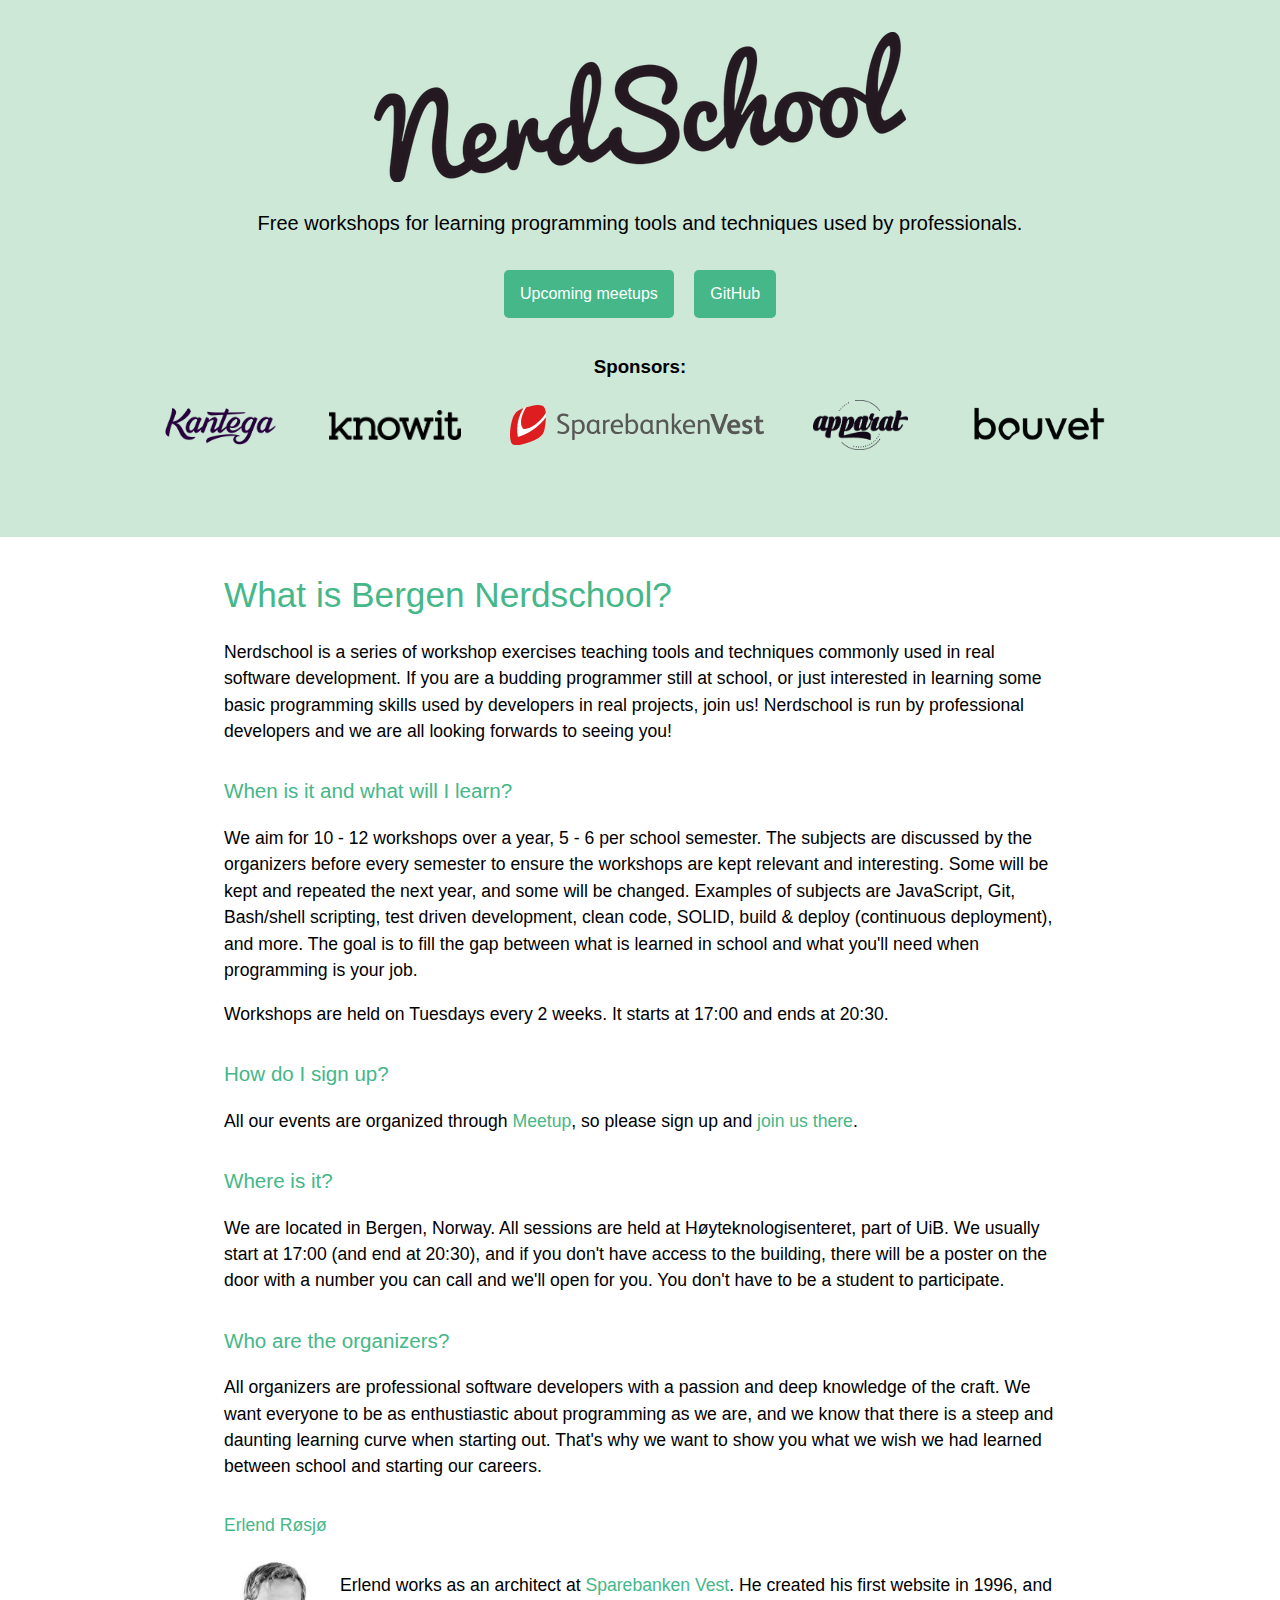
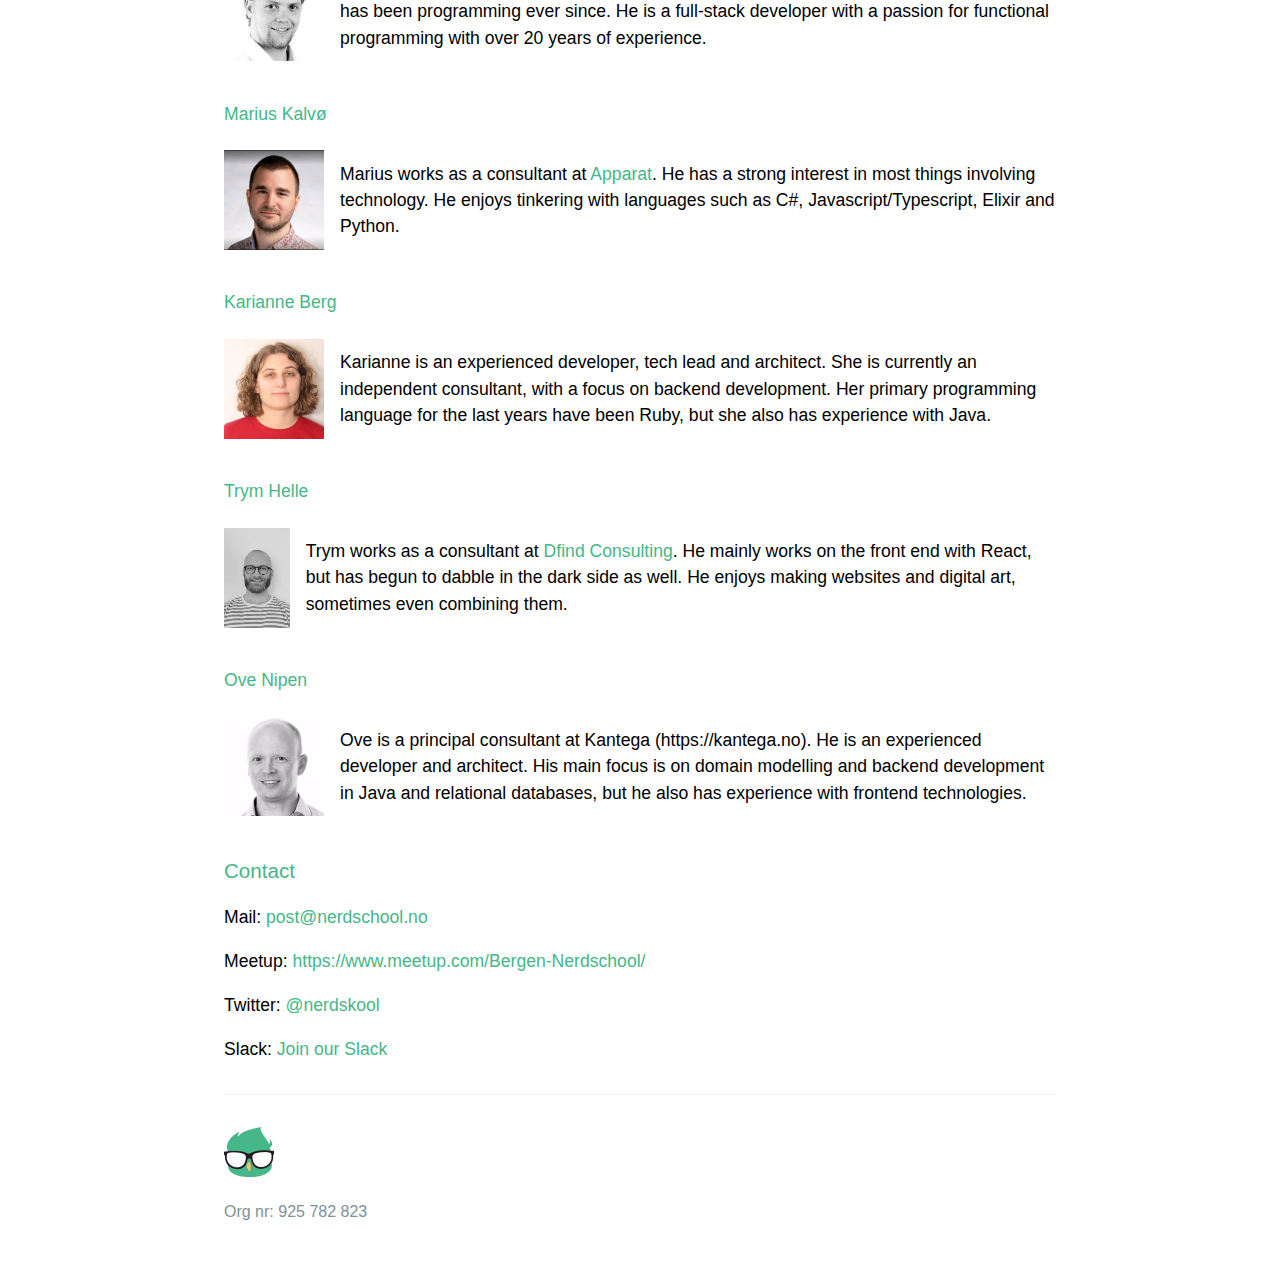
==== index.html @ ecc54de1 "Update index.html" ====
<!DOCTYPE html>
<html lang="en-us">

<head>
    <meta charset="UTF-8">
    <title>Bergen Nerdschool</title>
    <meta name="viewport" content="width=device-width, initial-scale=1">
    <meta name="description" content="Nerdschool is a series of workshop exercises teaching tools and techniques commonly used in real software development.">
    <meta http-equiv="Content-Security-Policy" content="default-src 'none'; style-src 'self' fonts.googleapis.com; img-src 'self'; font-src fonts.googleapis.com fonts.gstatic.com">
    <link rel="stylesheet" type="text/css" href="stylesheets/normalize.css" media="screen">
    <link rel="preconnect" href="https://fonts.googleapis.com">
    <link rel="preconnect" href="https://fonts.gstatic.com" crossorigin>
    <link href="https://fonts.googleapis.com/css2?family=Source+Sans+Pro&display=swap" rel="stylesheet">
    <link rel="stylesheet" type="text/css" href="stylesheets/stylesheet.css" media="screen">
    <link rel="stylesheet" type="text/css" href="stylesheets/github-light.css" media="screen">
    <link rel="apple-touch-icon" sizes="180x180" href="/apple-touch-icon.png">
    <link rel="icon" type="image/png" sizes="32x32" href="/favicon-32x32.png">
    <link rel="icon" type="image/png" sizes="16x16" href="/favicon-16x16.png">
</head>

<body>
    <section class="page-header">
        <h2 class="project-tagline">Free workshops for learning programming tools and techniques used by professionals.
        </h2>
        <a href="https://www.meetup.com/Bergen-Nerdschool/" target="_blank" class="btn">Upcoming meetups</a>
        <a href="https://github.com/nerdschoolbergen" target="_blank" class="btn">GitHub</a>
        <h3>Sponsors:</h3>
        <div class="sponsors">
            <a href="https://www.kantega.no/" class="sponsor" target="_blank">
                <img src="/sponsors/kantega.png" alt="Kantega" height="50" />
            </a>
            <a href="https://www.knowit.no/" class="sponsor" target="_blank">
                <img src="/sponsors/knowit.png" alt="KnowIT" height="30" />
            </a>
            <a href="https://www.spv.no/" target="_blank">
                <img src="/sponsors/spv.svg" alt="Sparebanken Vest" height="40" />
            </a>
            <a href="https://www.apparat.no/" target="_blank">
                <img src="/sponsors/apparat.png" alt="Apparat" height="50" />
            </a>
            <a href="https://www.bouvet.no/" target="_blank">
                <img src="/sponsors/bouvet.png" alt="Bouvet" height="50" />
            </a>
        </div>
    </section>

    <section class="main-content">
        <h1>
            <a id="nerdschool" class="anchor" href="#nerdschool" aria-hidden="true"><span aria-hidden="true"
                    class="octicon octicon-link"></span></a>What is Bergen Nerdschool?
        </h1>

        <p>Nerdschool is a series of workshop exercises teaching tools and techniques commonly used in real software
            development.
            If you are a budding programmer still at school, or just interested in learning some basic programming
            skills
            used by developers in real projects, join us! Nerdschool is run by professional developers and we are all
            looking
            forwards to seeing you!</p>

        <h3>
            <a id="when-what" class="anchor" href="#when-what" aria-hidden="true"><span aria-hidden="true"
                    class="octicon octicon-link"></span></a>When is it and what will I learn?
        </h3>

        <p>We aim for 10 - 12 workshops over a year, 5 - 6 per school semester. The subjects are discussed by the
            organizers before
            every semester to ensure the workshops are kept relevant and interesting. Some will be kept and repeated
            the
            next year, and some will be changed. Examples of subjects are JavaScript, Git, Bash/shell scripting,
            test driven
            development, clean code, SOLID, build & deploy (continuous deployment), and more. The goal is to fill
            the gap
            between what is learned in school and what you'll need when programming is your job.</p>

        <p>Workshops are held on Tuesdays every 2 weeks. It starts at 17:00 and ends at 20:30.</p>
        <h3>
            <a id="how-where" class="anchor" href="#how-where" aria-hidden="true">
                <span aria-hidden="true" class="octicon octicon-link"></span>
            </a>How do I sign up?
        </h3>

        <p>All our events are organized through <a href="https://www.meetup.com">Meetup</a>, so please sign up and <a
                href="https://www.meetup.com/Bergen-Nerdschool/" target="_blank">join us there</a>.</p>

        <h3>
            <a id="where" class="anchor" href="#where" aria-hidden="true">
                <span aria-hidden="true" class="octicon octicon-link"></span>
            </a>Where is it?
        </h3>
        <p>
            We are located in Bergen, Norway. All sessions are held at Høyteknologisenteret,
            part of UiB. We usually start at 17:00 (and end at 20:30), and if you don't have access to the building,
            there will be a poster
            on the door with a number you can call and we'll open for you. You don't have to be a student to
            participate.
        </p>

        <h3>
            <a id="organizers" class="anchor" href="#organizers" aria-hidden="true"><span aria-hidden="true"
                    class="octicon octicon-link"></span></a>Who are the organizers?
        </h3>

        <p>All organizers are professional software developers with a passion and deep knowledge of the craft. We
            want everyone
            to be as enthustiastic about programming as we are, and we know that there is a steep and daunting
            learning curve
            when starting out. That's why we want to show you what we wish we had learned between school and
            starting our
            careers.

        <h4>Erlend Røsjø</h4>
        <div class="contributor">
            <img src="/headshots/erlend_rosjo.jpg" alt="Erlend Røsjø" height="100px" />
            <p>Erlend works as an architect at <a href="https://www.spv.no">Sparebanken Vest</a>. He created his first
                website in 1996, and has been
                programming ever since.
                He is a full-stack developer with a passion for functional programming with over 20 years of experience.
            </p>
        </div>
        <h4>Marius Kalvø</h4>
        <div class="contributor">
            <img src="/headshots/marius_kalvo.jpg" alt="Marius Kalvø" height="100px" />
            <p>Marius works as a consultant at <a href="https://apparat.no/">Apparat</a>. He has a strong interest in
                most
                things involving technology.
                He enjoys tinkering with languages such as C#, Javascript/Typescript, Elixir and Python.
            </p>
        </div>

        <h4>Karianne Berg</h4>
        <div class="contributor">
            <img src="/headshots/karianne_berg.jpg" alt="Karianne Berg" height="100px" />
            <p>
                Karianne is an experienced developer, tech lead and architect. She is currently an independent consultant,
                with a focus on backend development.

                Her primary programming language for the last years have been Ruby, but she also has experience with Java.
            </p>
        </div>

        <h4>Trym Helle</h4>
        <div class="contributor">
            <img src="/headshots/trym_helle2.jpg" alt="Trym Helle" height="100px" />
            <p>
                Trym works as a consultant at <a href="https://www.dfindconsulting.no/" target="_blank">Dfind Consulting</a>. 
                He mainly works on the front end with React, but has begun to dabble in the dark side as well. 
                He enjoys making websites and digital art, sometimes even combining them.
            </p>
        </div>

        <h4>Ove Nipen</h4>
        <div class="contributor">
            <img src="/headshots/ove_nipen.jpg" alt="Ove Nipen" height="100px" />
            <p>
                Ove is a principal consultant at Kantega (https://kantega.no). He is an experienced developer and
                architect. His main focus is on domain modelling and backend development in Java and relational
                databases, but he also has experience with frontend technologies.
            </p>
        </div>

        <h3><a id="contact" class="anchor" href="#contact" aria-hidden="true"><span aria-hidden="true"
                    class="octicon octicon-link"></span></a>Contact</h3>

        <p>Mail: <a href="mailto:post@nerdschool.no">post@nerdschool.no</a></p>
        <p>Meetup: <a href="https://www.meetup.com/Bergen-Nerdschool/"
                target="_blank">https://www.meetup.com/Bergen-Nerdschool/</a></p>
        <p>Twitter: <a href="https://twitter.com/nerdskool" target="_blank">@nerdskool</a></p>
        <p>Slack: <a href="https://join.slack.com/t/bergen-nerdschool/shared_invite/zt-1efu7o7qu-N1gdM1fYermW0anb7Cc9bw">Join our Slack</a></p>

        <footer class="site-footer">
            <img src="/nerdschool-logo-no-text.png" alt="Nerdschool owl" height="50px" />
            <p class="site-footer-credits">Org nr: 925 782 823</p>
        </footer>
    </section>
</body>

</html>
---- stylesheets/stylesheet.css ----
* {
  box-sizing: border-box;
}

body {
  padding: 0;
  margin: 0;
  font-family: "Source Sans Pro", "Helvetica Neue", Helvetica, Arial, sans-serif;
  font-size: 1rem;
  line-height: 1.5;
  color: black;
}

a {
  color: #45B788;
  text-decoration: none;
}

a:hover {
  text-decoration: underline;
}

.btn {
  display: inline-block;
  margin-bottom: 1rem;
  color: white;
  background-color: #45B788;
  border-radius: 0.3rem;
}

.btn+.btn {
  margin-left: 1rem;
}

.btn:hover {
  text-decoration: none;
}

@media screen and (min-width: 64em) {
  .btn {
    padding: 0.75rem 1rem;
  }
}

@media screen and (min-width: 42em) and (max-width: 64em) {
  .btn {
    padding: 0.6rem 0.9rem;
    font-size: 0.9rem;
  }
}

@media screen and (max-width: 42em) {
  .btn {
    display: block;
    width: 100%;
    padding: 0.75rem;
    font-size: 0.9rem;
  }

  .btn+.btn {
    margin-top: 1rem;
    margin-left: 0;
  }
}

.page-header {
  text-align: center;
  background-repeat: no-repeat;
  background-position: center 2em;
  background-color: #cde8d7;
  background-image: url("/logo-bw.png");
}

@media screen and (min-width: 64em) {
  .page-header {
    padding: 5rem 6rem;
  }
}

@media screen and (min-width: 42em) and (max-width: 64em) {
  .page-header {
    background-size: 45%;
    padding: 3rem 4rem;
  }
}

@media screen and (max-width: 42em) {
  .page-header {
    background-size: 93%;
    padding: 2rem 1rem;
  }
}

.project-name {
  margin-top: 0;
  margin-bottom: 0.1rem;
}

@media screen and (min-width: 64em) {
  .project-name {
    font-size: 3.25rem;
  }
}

@media screen and (min-width: 42em) and (max-width: 64em) {
  .project-name {
    font-size: 2.25rem;
  }
}

@media screen and (max-width: 42em) {
  .project-name {
    font-size: 1.75rem;
  }
}

.project-tagline {
  margin-top: 8rem;
  margin-bottom: 2rem;
  font-weight: normal;
}

@media screen and (min-width: 64em) {
  .project-tagline {
    font-size: 1.25rem;
  }
}

@media screen and (min-width: 42em) and (max-width: 64em) {
  .project-tagline {
    font-size: 1.15rem;
  }
}

@media screen and (max-width: 42em) {
  .project-tagline {
    font-size: 1rem;
  }
}

.main-content :first-child {
  margin-top: 0;
}

.main-content img {
  max-width: 100%;
}

.main-content h1,
.main-content h2,
.main-content h3,
.main-content h4,
.main-content h5,
.main-content h6 {
  margin-top: 2rem;
  margin-bottom: 1rem;
  font-weight: normal;
  color: #45B788;
}

.main-content p {
  margin-bottom: 1em;
}

.main-content code {
  padding: 2px 4px;
  font-family: Consolas, "Liberation Mono", Menlo, Courier, monospace;
  font-size: 0.9rem;
  color: #383e41;
  background-color: #f3f6fa;
  border-radius: 0.3rem;
}

.main-content pre {
  padding: 0.8rem;
  margin-top: 0;
  margin-bottom: 1rem;
  font: 1rem Consolas, "Liberation Mono", Menlo, Courier, monospace;
  color: #567482;
  word-wrap: normal;
  background-color: #f3f6fa;
  border: solid 1px #dce6f0;
  border-radius: 0.3rem;
}

.main-content pre>code {
  padding: 0;
  margin: 0;
  font-size: 0.9rem;
  color: #567482;
  word-break: normal;
  white-space: pre;
  background: transparent;
  border: 0;
}

.main-content .highlight {
  margin-bottom: 1rem;
}

.main-content .highlight pre {
  margin-bottom: 0;
  word-break: normal;
}

.main-content .highlight pre,
.main-content pre {
  padding: 0.8rem;
  overflow: auto;
  font-size: 0.9rem;
  line-height: 1.45;
  border-radius: 0.3rem;
}

.main-content pre code,
.main-content pre tt {
  display: inline;
  max-width: initial;
  padding: 0;
  margin: 0;
  overflow: initial;
  line-height: inherit;
  word-wrap: normal;
  background-color: transparent;
  border: 0;
}

.main-content pre code:before,
.main-content pre code:after,
.main-content pre tt:before,
.main-content pre tt:after {
  content: normal;
}

.main-content ul,
.main-content ol {
  margin-top: 0;
}

.main-content blockquote {
  padding: 0 1rem;
  margin-left: 0;
  color: #819198;
  border-left: 0.3rem solid #dce6f0;
}

.main-content blockquote> :first-child {
  margin-top: 0;
}

.main-content blockquote> :last-child {
  margin-bottom: 0;
}

.main-content table {
  display: block;
  width: 100%;
  overflow: auto;
  word-break: normal;
  word-break: keep-all;
}

.main-content table th {
  font-weight: bold;
}

.main-content table th,
.main-content table td {
  padding: 0.5rem 1rem;
  border: 1px solid #e9ebec;
}

.main-content dl {
  padding: 0;
}

.main-content dl dt {
  padding: 0;
  margin-top: 1rem;
  font-size: 1rem;
  font-weight: bold;
}

.main-content dl dd {
  padding: 0;
  margin-bottom: 1rem;
}

.main-content hr {
  height: 2px;
  padding: 0;
  margin: 1rem 0;
  background-color: #eff0f1;
  border: 0;
}

@media screen and (min-width: 64em) {
  .main-content {
    max-width: 64rem;
    padding: 2rem 6rem;
    margin: 0 auto;
    font-size: 1.1rem;
  }
}

@media screen and (min-width: 42em) and (max-width: 64em) {
  .main-content {
    padding: 2rem 4rem;
    font-size: 1.1rem;
  }
}

@media screen and (max-width: 42em) {
  .main-content {
    padding: 2rem 1rem;
    font-size: 1rem;
  }
}

.site-footer {
  padding-top: 2rem;
  margin-top: 2rem;
  border-top: solid 1px #eff0f1;
}

.site-footer-owner {
  display: block;
  font-weight: bold;
}

.site-footer-credits {
  color: #819198;
}

@media screen and (min-width: 64em) {
  .site-footer {
    font-size: 1rem;
  }
}

@media screen and (min-width: 42em) and (max-width: 64em) {
  .site-footer {
    font-size: 1rem;
  }
}

@media screen and (max-width: 42em) {
  .site-footer {
    font-size: 0.9rem;
  }
}

.sponsors {
  display: flex;
  justify-content: space-evenly;
  align-items: center;
  gap: 1em;
  flex-wrap: wrap;
  max-width: 64rem;
  margin: 0 auto;
}

.contributor {
  display: flex;
  gap: 1rem;
}

.contributor img {
  align-self: center;
}

@media screen and (max-width: 42em) {
  .sponsor {
    width: 100%;
  }
}
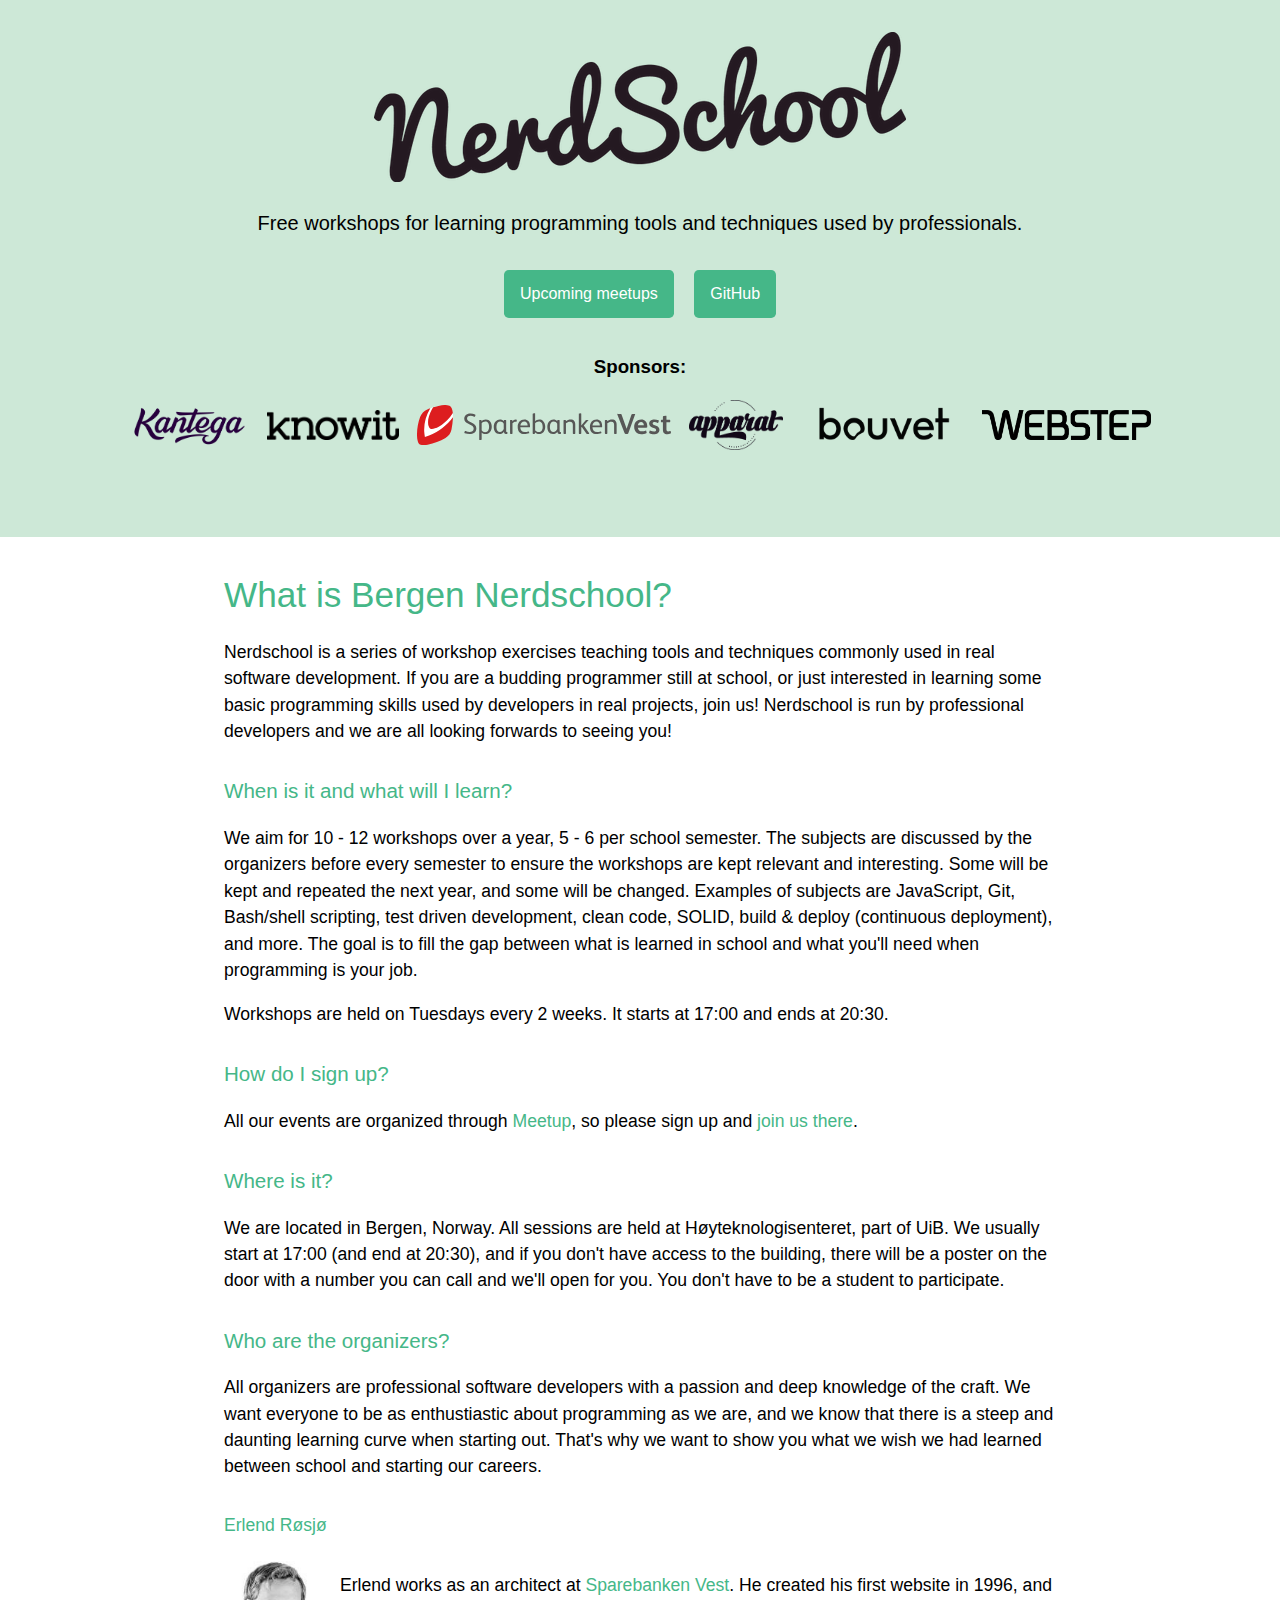
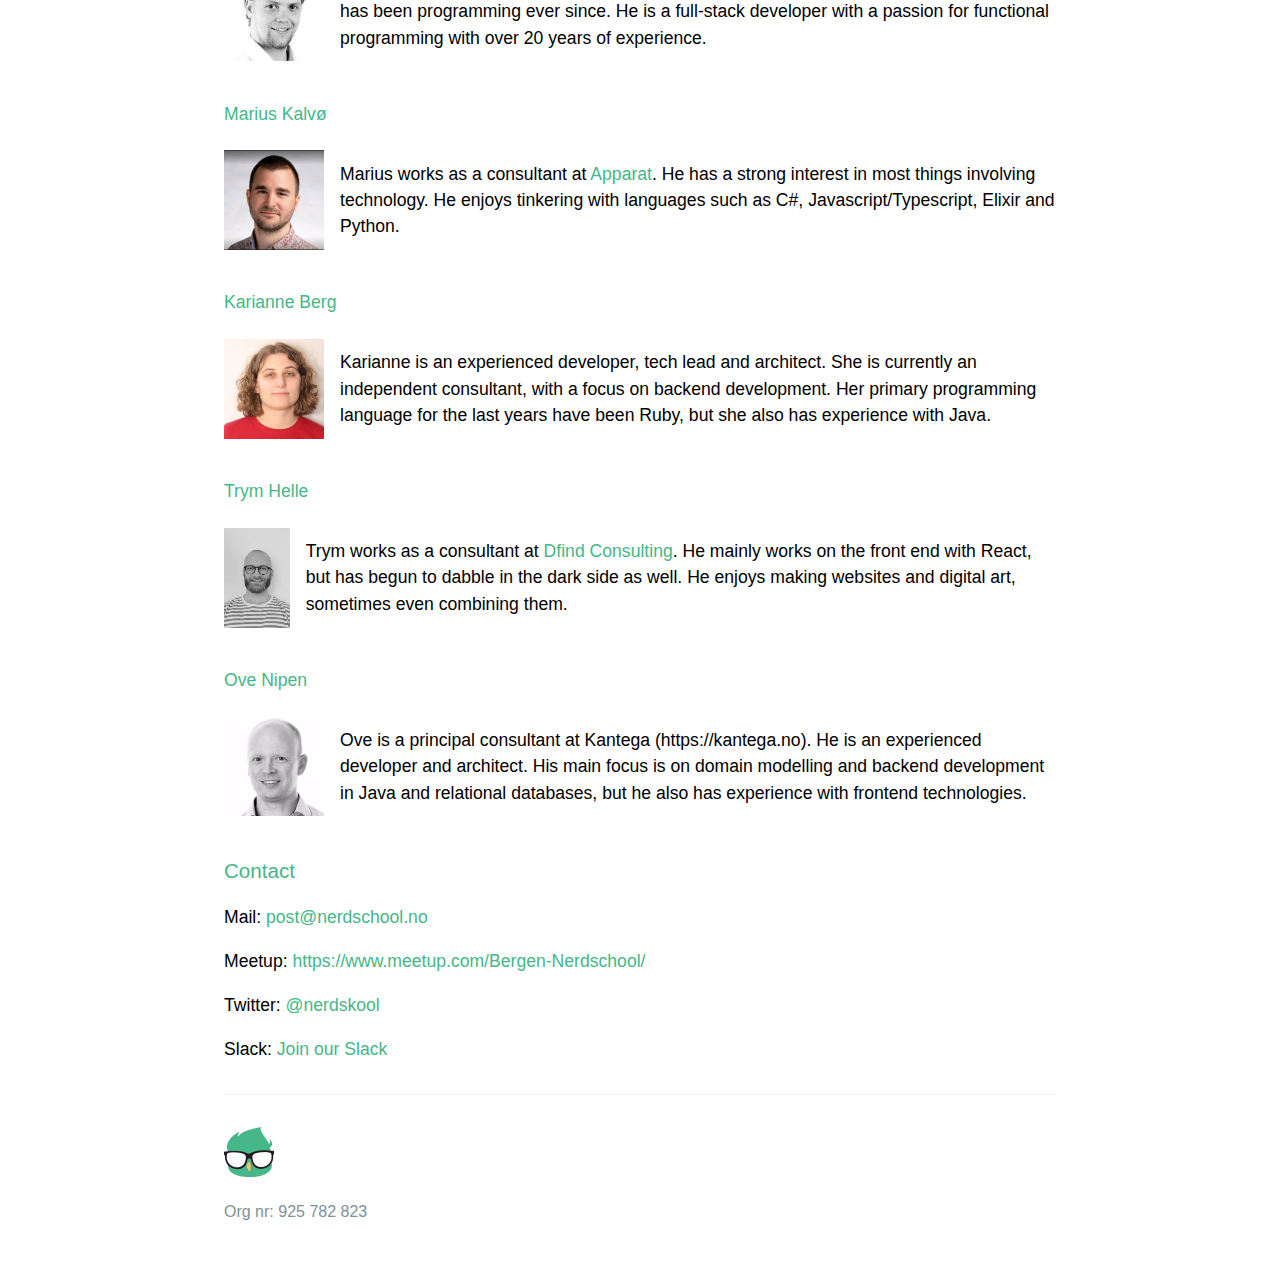
==== commit ac410b70: "Add Webstep as sponsor" ====
--- a/index.html
+++ b/index.html
@@ -40,6 +40,9 @@
             </a>
             <a href="https://www.bouvet.no/" target="_blank">
                 <img src="/sponsors/bouvet.png" alt="Bouvet" height="50" />
+            </a>
+            <a href="https://www.webstep.no/" target="_blank">
+                <img src="/sponsors/webstep.png" alt="Webstep" height="30" />
             </a>
         </div>
     </section>
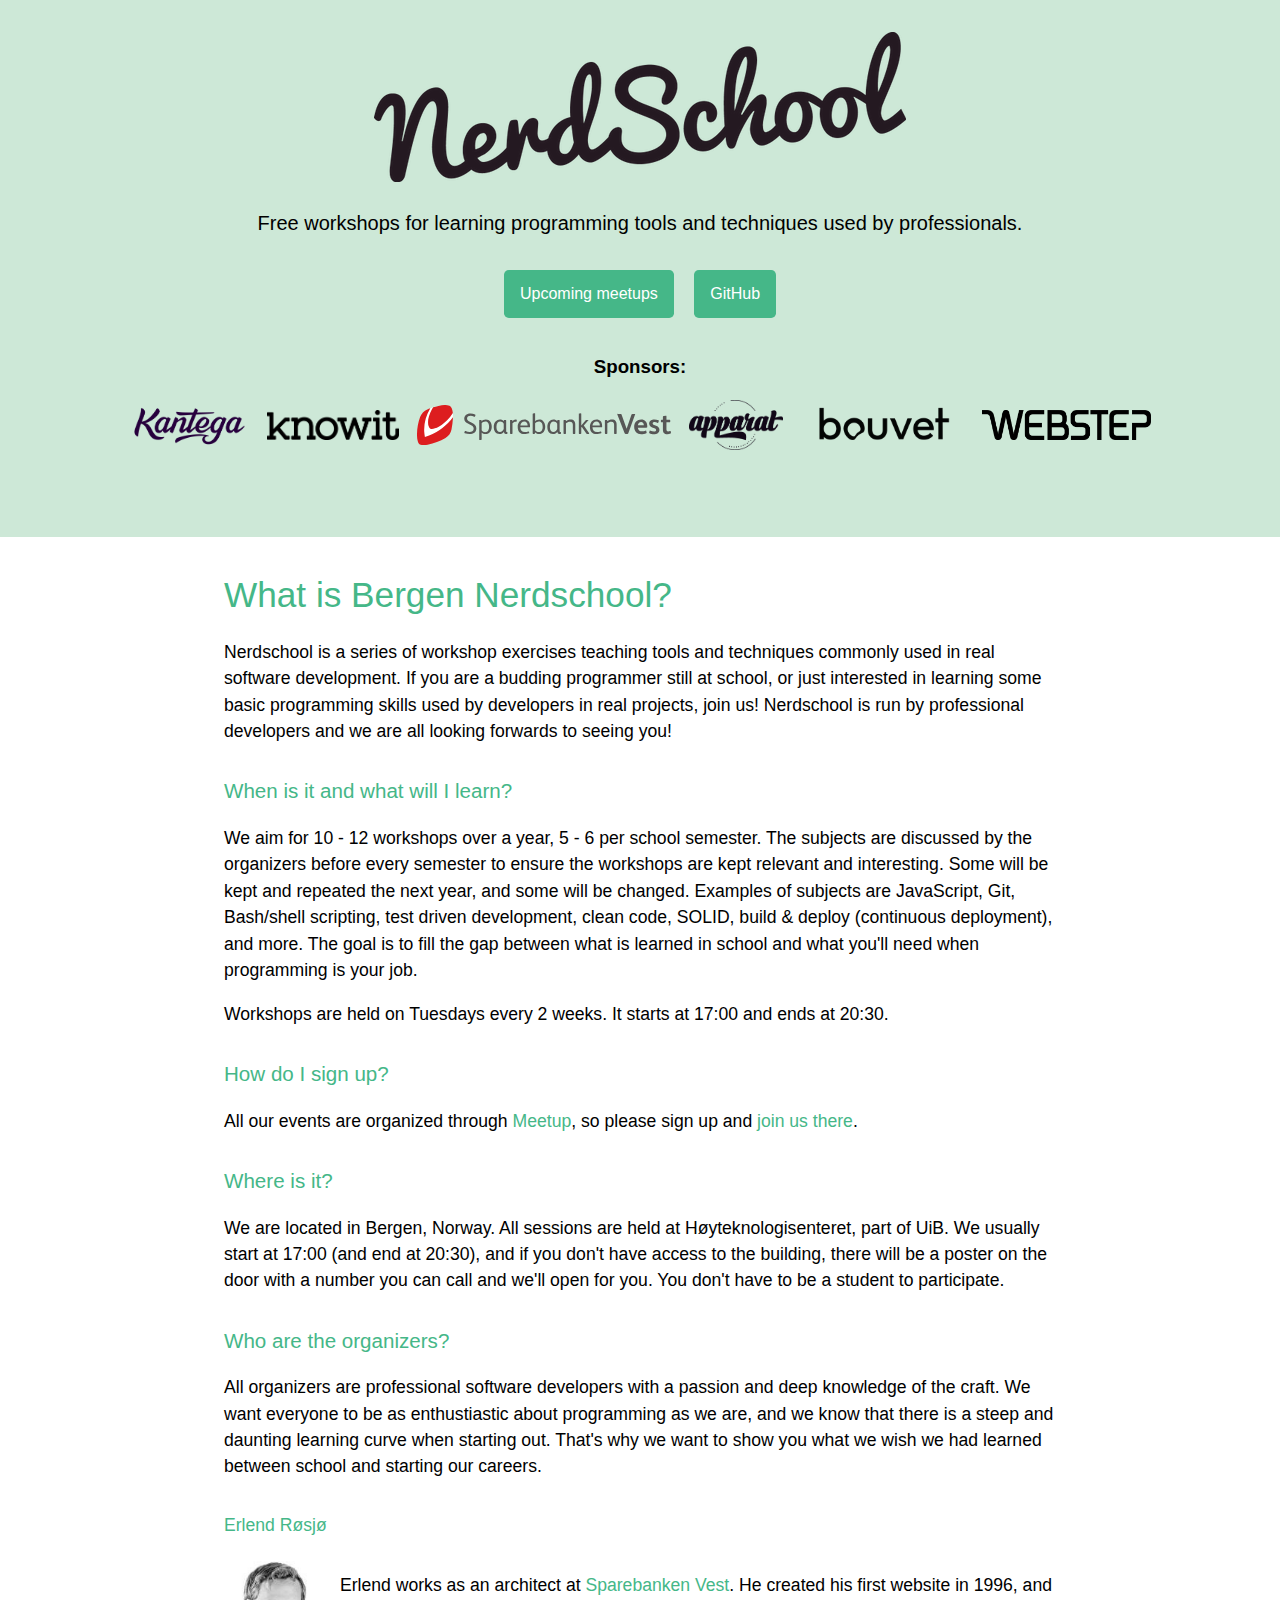
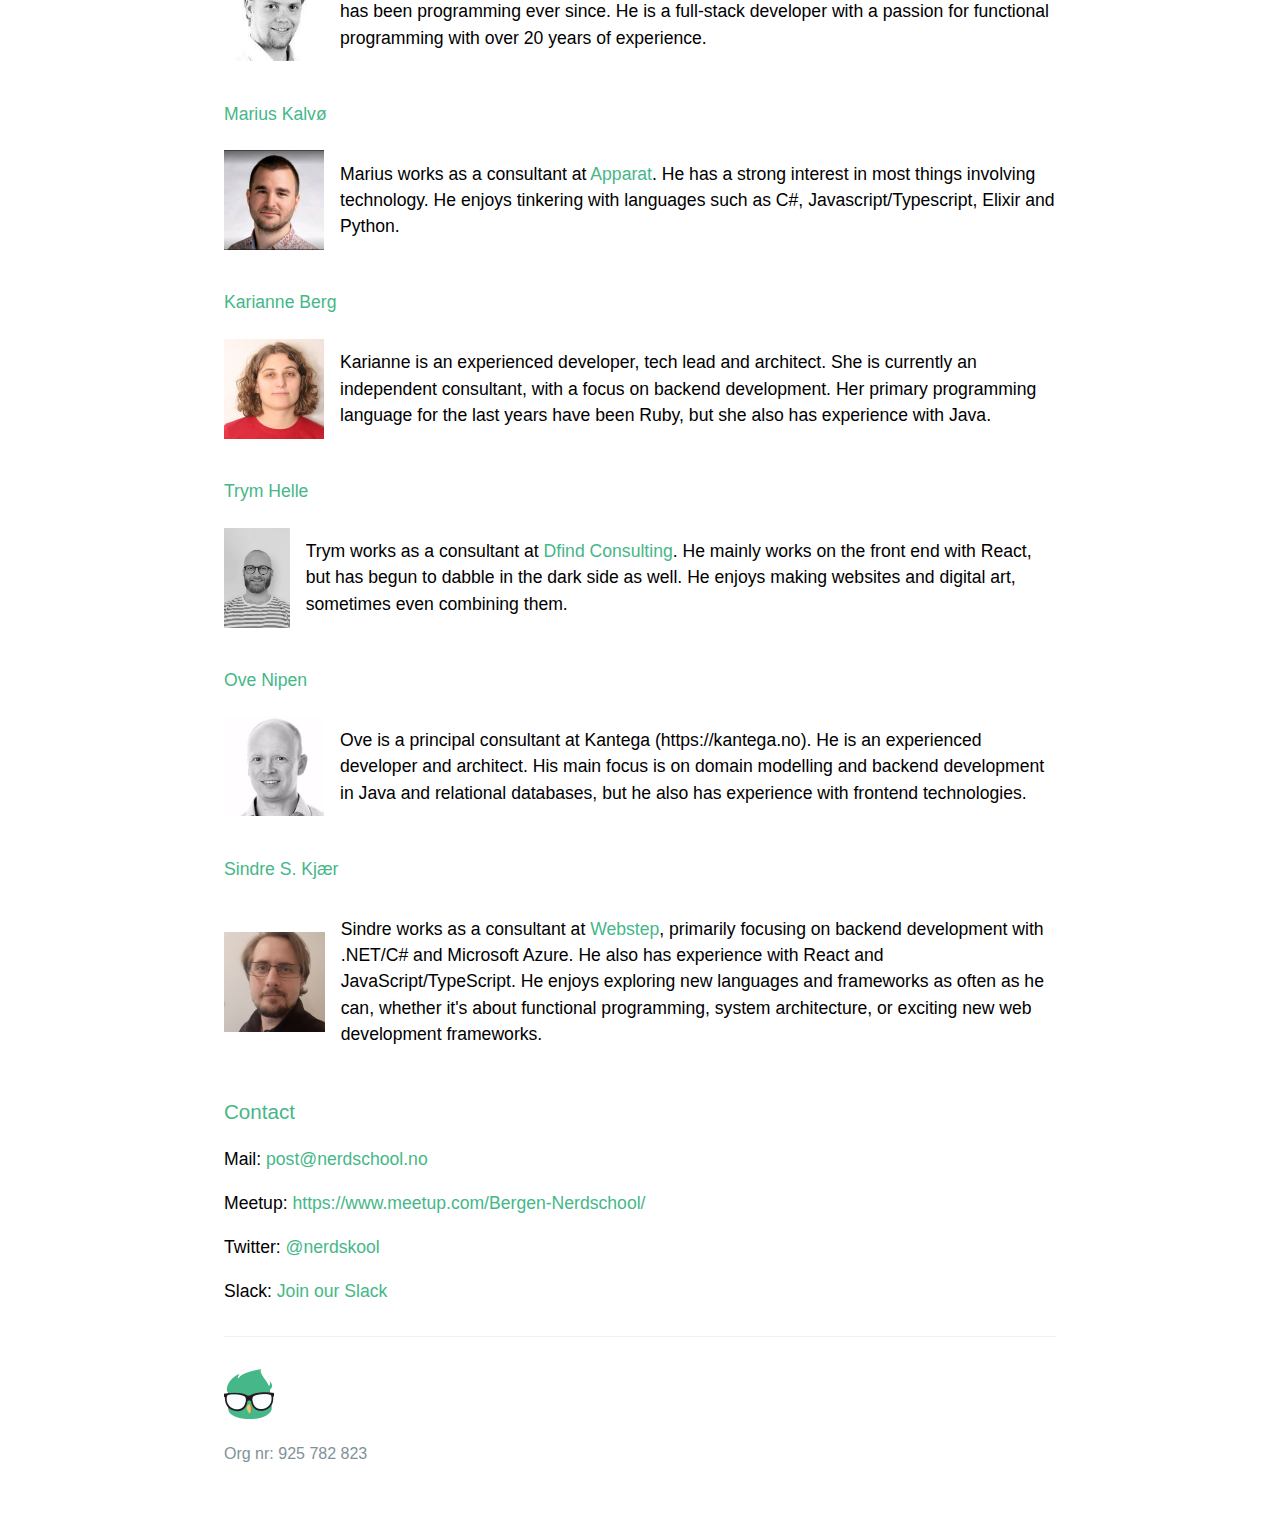
==== commit c76457b8: "Add Sindre Kjær bio" ====
--- a/index.html
+++ b/index.html
@@ -162,6 +162,17 @@
             </p>
         </div>
 
+        <h4>Sindre S. Kjær</h4>
+        <div class="contributor">
+            <img src="/headshots/sindre_kjaer.png" alt="Sindre Kjær" height="100px" />
+            <p>
+                Sindre works as a consultant at <a href="https://www.webstep.no/">Webstep</a>, primarily focusing
+                on backend development with .NET/C# and Microsoft Azure. He also has experience with React and
+                JavaScript/TypeScript. He enjoys exploring new languages and frameworks as often as he can,
+                whether it's about functional programming, system architecture, or exciting new web development frameworks.
+            </p>
+        </div>
+
         <h3><a id="contact" class="anchor" href="#contact" aria-hidden="true"><span aria-hidden="true"
                     class="octicon octicon-link"></span></a>Contact</h3>
 
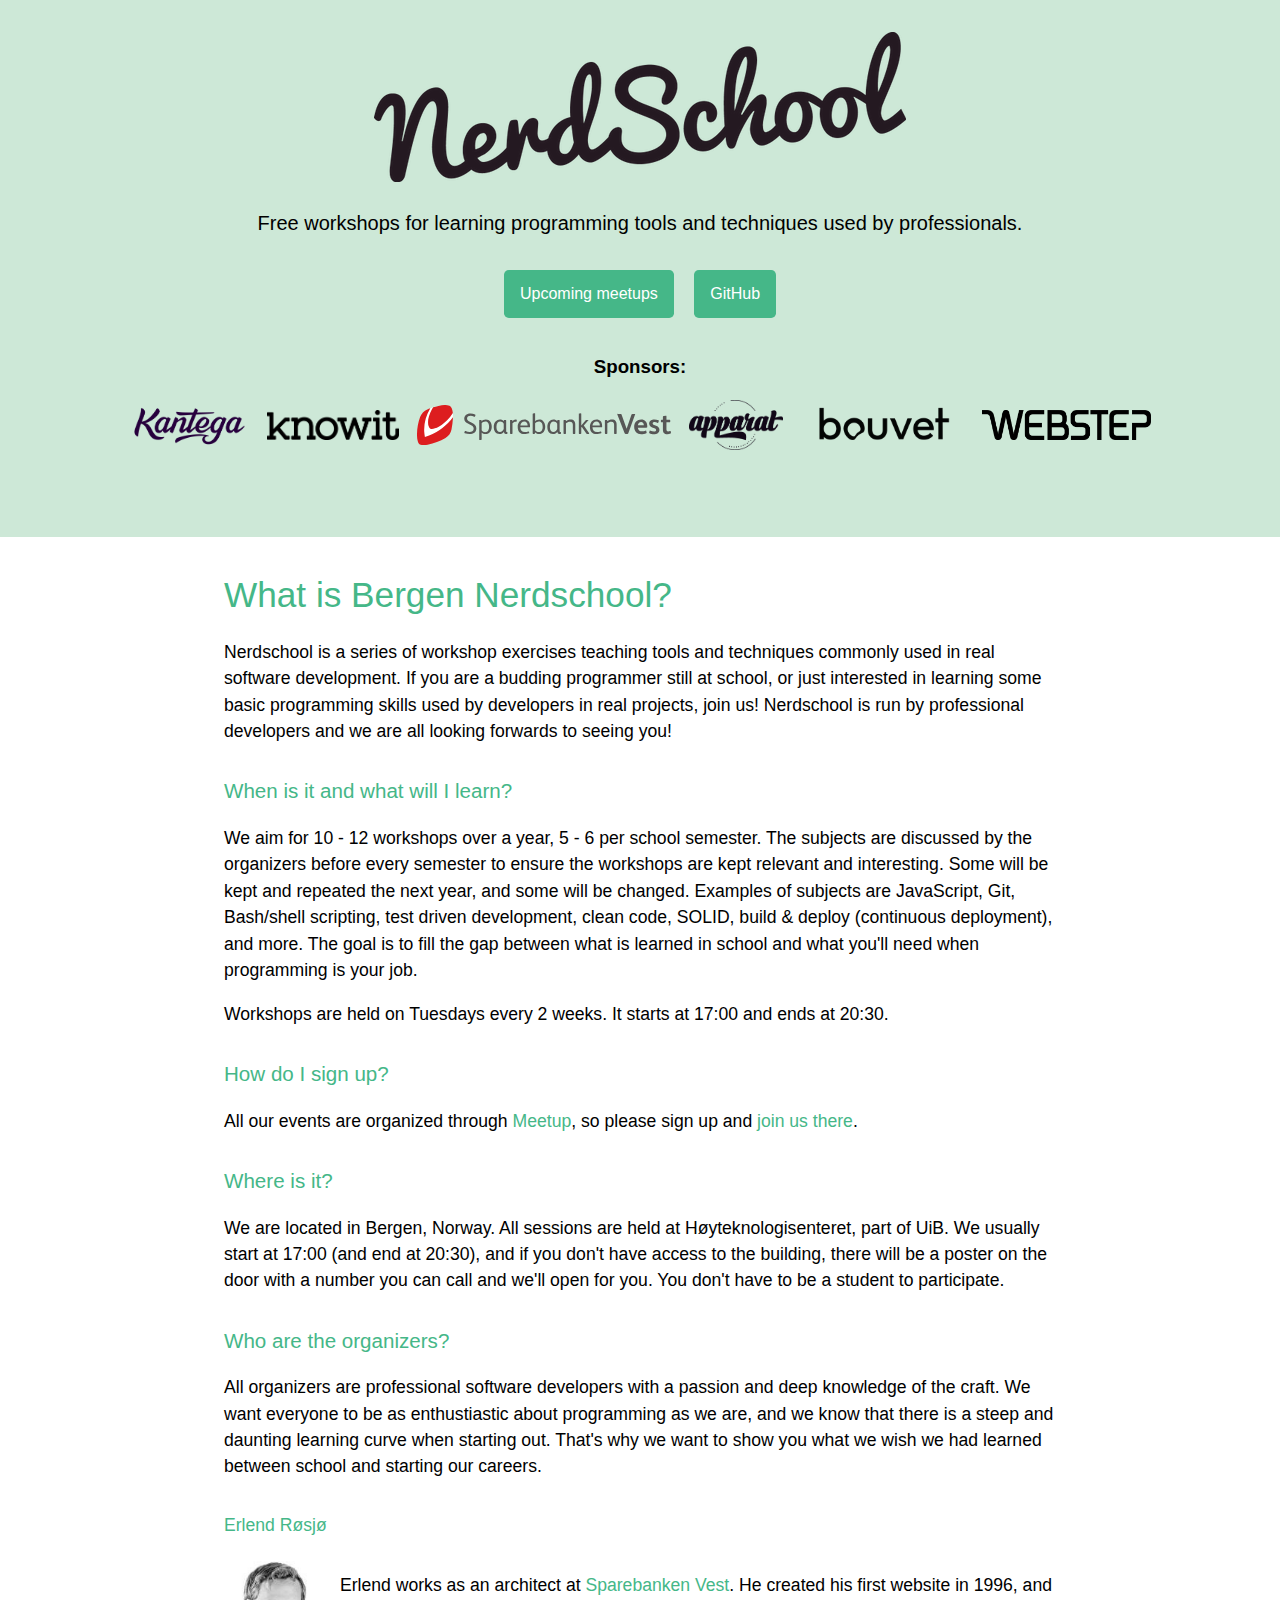
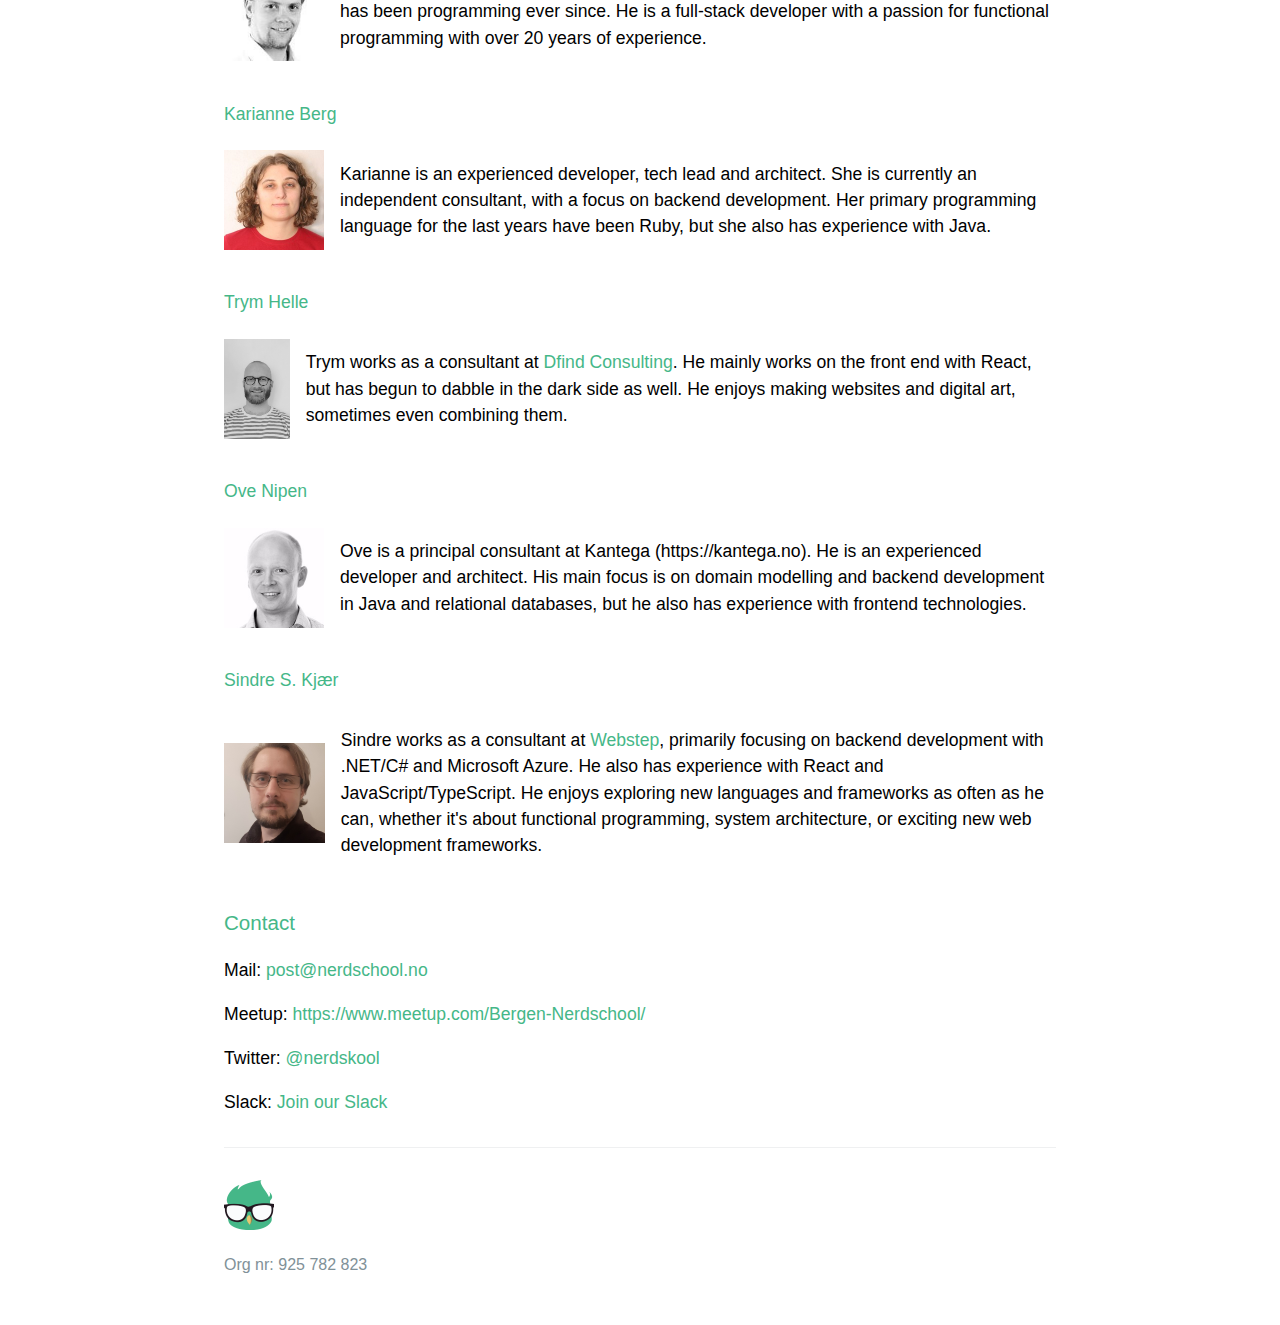
==== commit 2a8315f6: "Updated contributors list" ====
--- a/index.html
+++ b/index.html
@@ -121,15 +121,6 @@
                 He is a full-stack developer with a passion for functional programming with over 20 years of experience.
             </p>
         </div>
-        <h4>Marius Kalvø</h4>
-        <div class="contributor">
-            <img src="/headshots/marius_kalvo.jpg" alt="Marius Kalvø" height="100px" />
-            <p>Marius works as a consultant at <a href="https://apparat.no/">Apparat</a>. He has a strong interest in
-                most
-                things involving technology.
-                He enjoys tinkering with languages such as C#, Javascript/Typescript, Elixir and Python.
-            </p>
-        </div>
 
         <h4>Karianne Berg</h4>
         <div class="contributor">
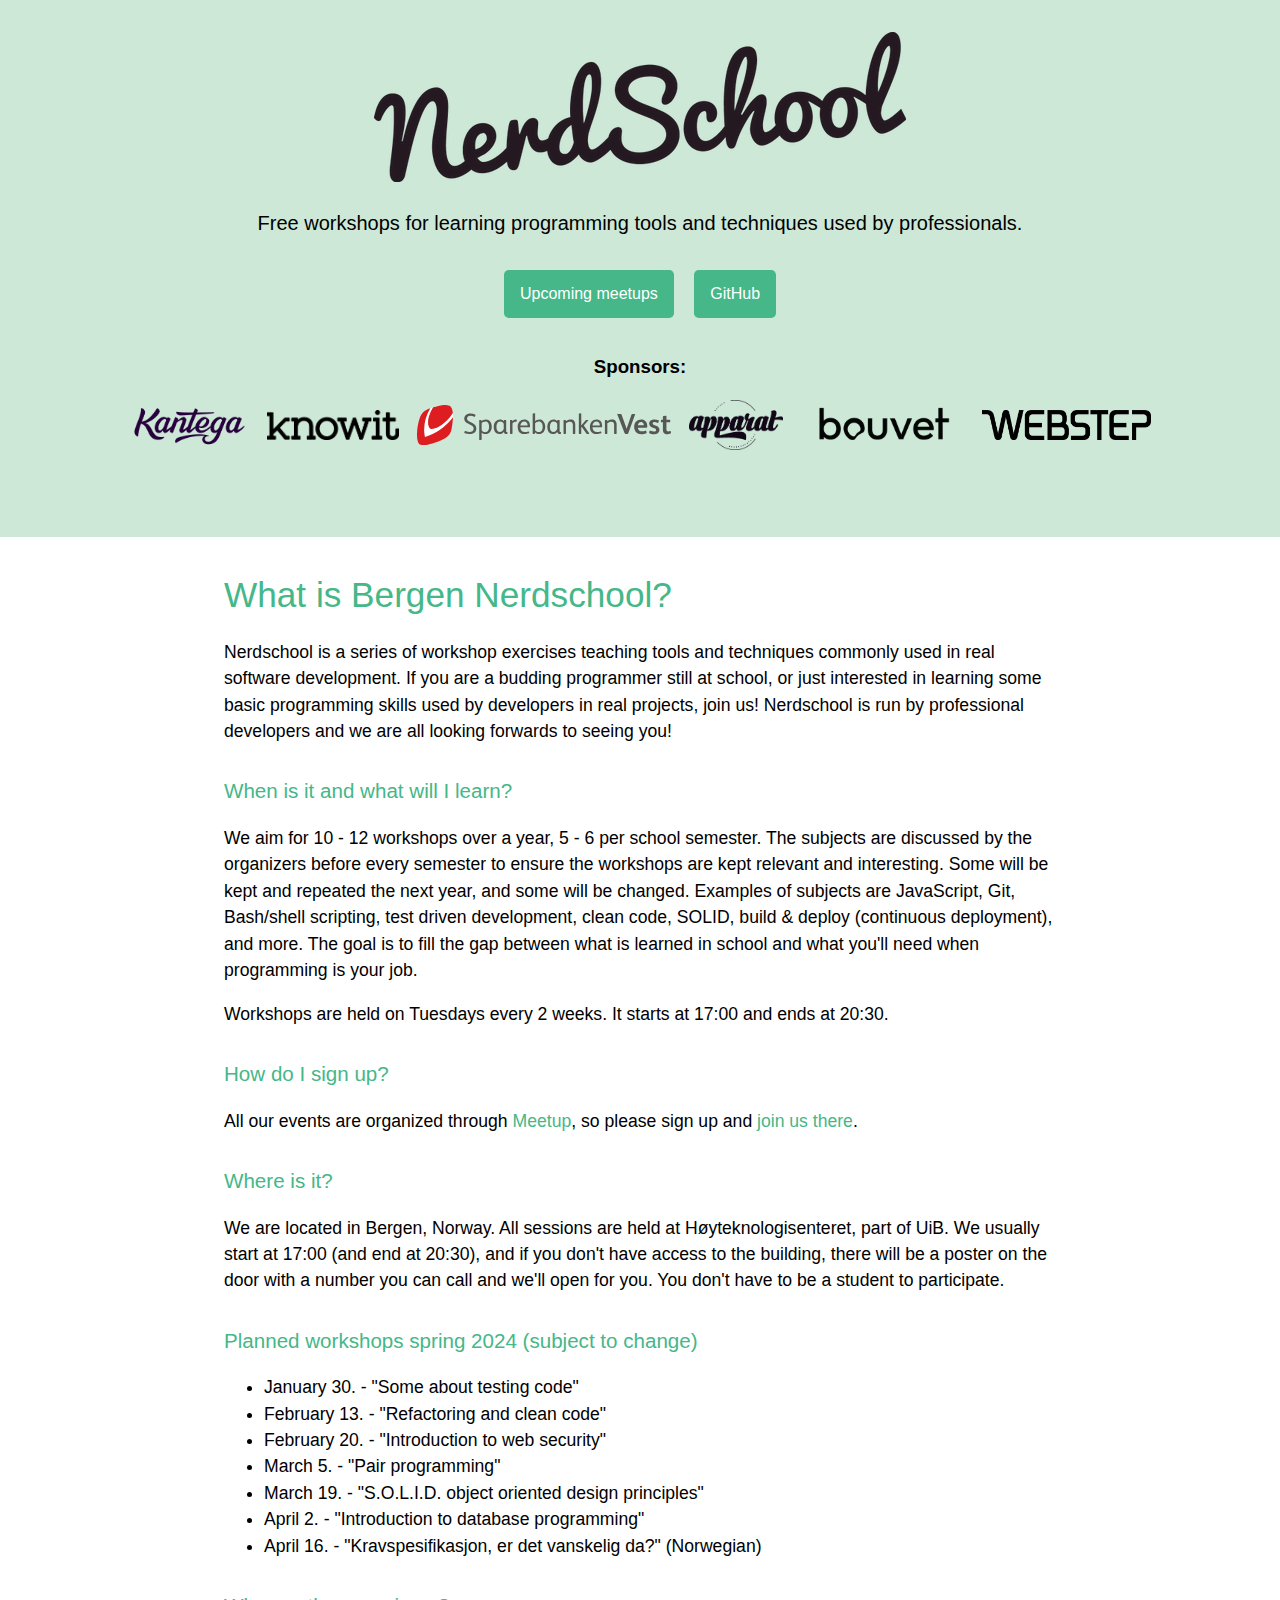
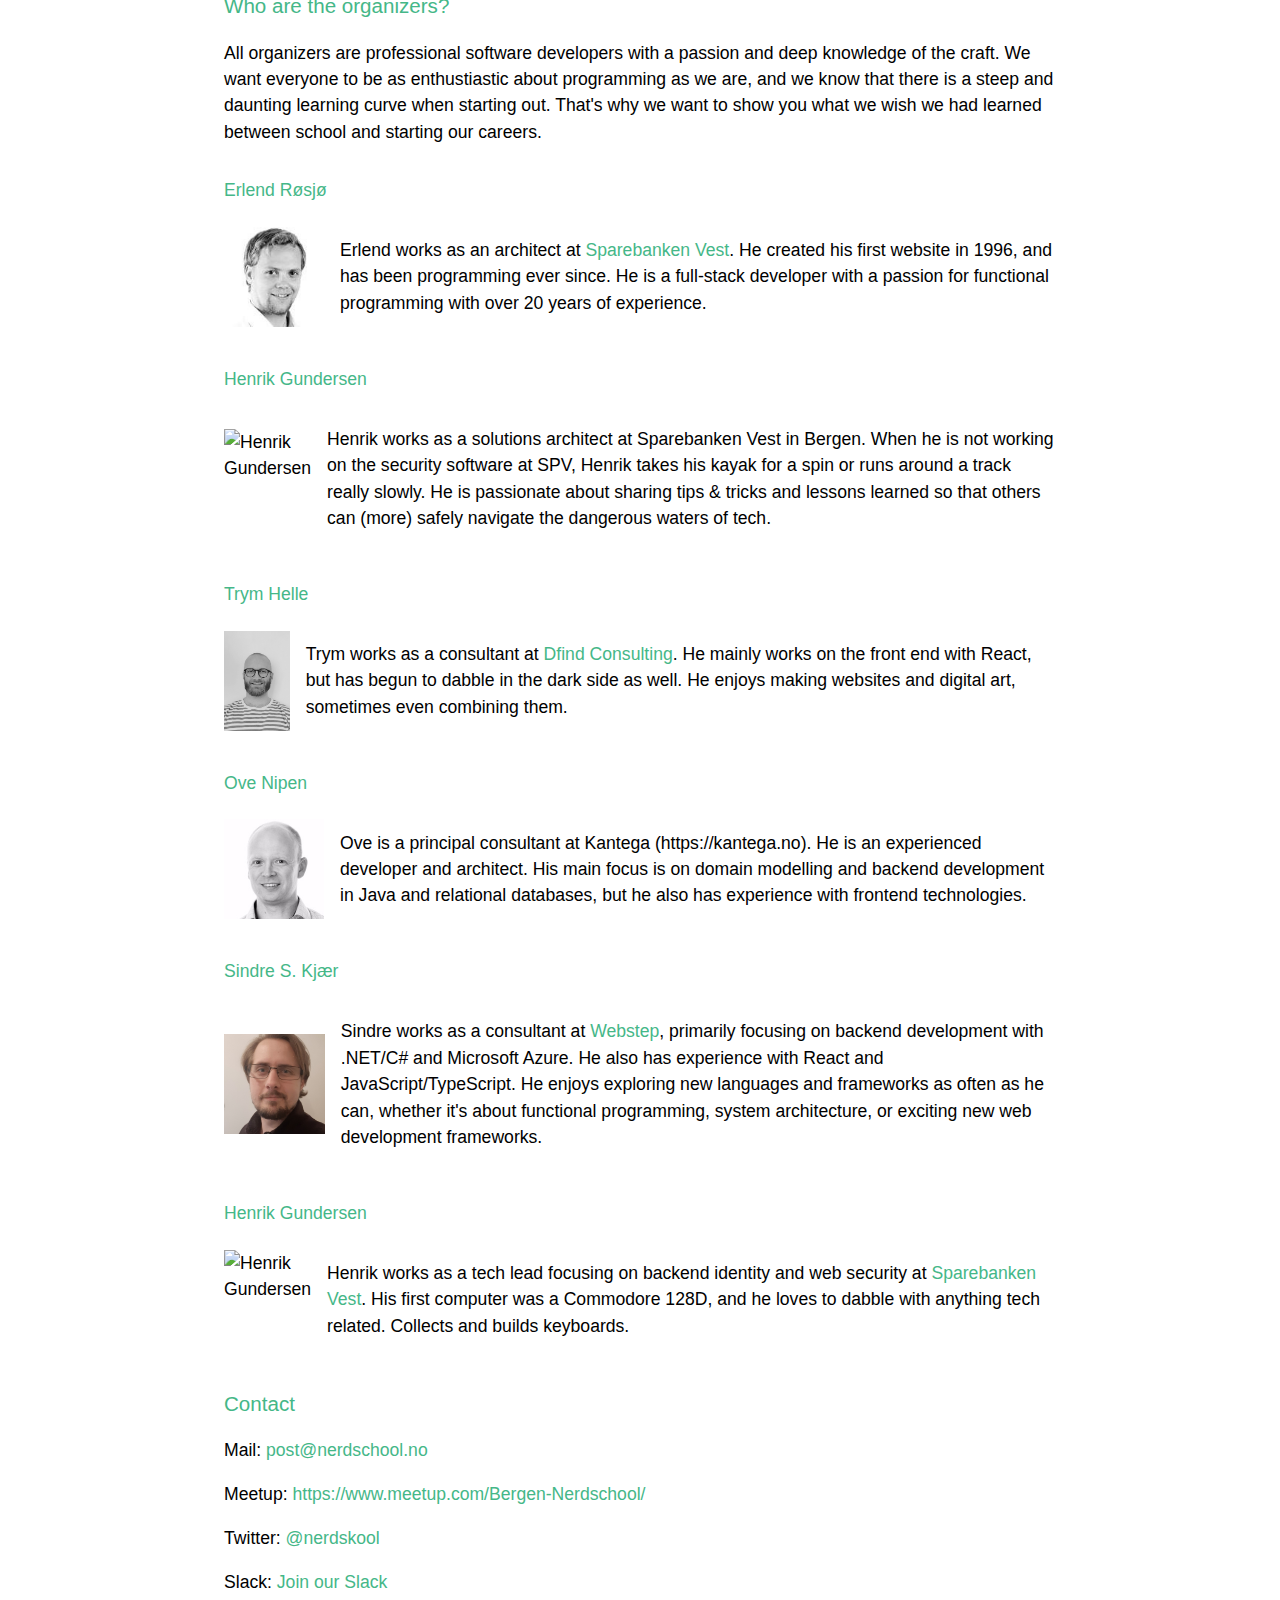
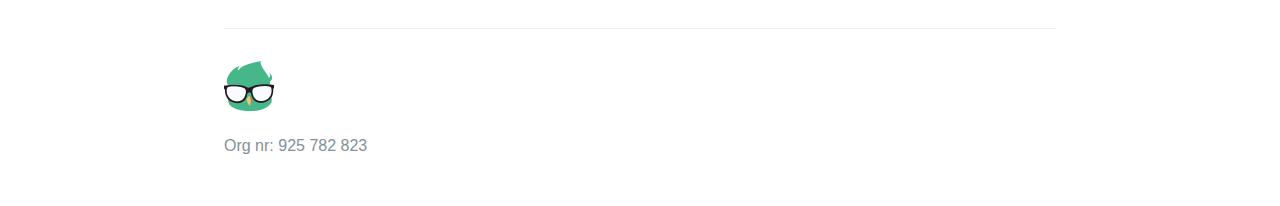
==== commit 50f4bdff: "Added bio and headshot for Henrik" ====
--- a/index.html
+++ b/index.html
@@ -100,6 +100,24 @@
         </p>
 
         <h3>
+            <a id="organizers" class="anchor" href="#workshops" aria-hidden="true"><span aria-hidden="true"
+                    class="octicon octicon-link"></span></a>Planned workshops spring 2024 (subject to change)
+        </h3>
+
+        <p>
+            <ul>
+<li>January 30. - "Some about testing code"</li>
+<li>February 13. - "Refactoring and clean code" </li>
+<li>February 20. - "Introduction to web security"</li>
+<li>March 5. - "Pair programming"</li>
+<li>March 19. -  "S.O.L.I.D. object oriented design principles"</li>
+<li>April 2. - "Introduction to database programming"</li>
+<li>April 16. - "Kravspesifikasjon, er det vanskelig da?" (Norwegian)</li>
+            </ul>
+        </p>
+
+
+        <h3>
             <a id="organizers" class="anchor" href="#organizers" aria-hidden="true"><span aria-hidden="true"
                     class="octicon octicon-link"></span></a>Who are the organizers?
         </h3>
@@ -122,14 +140,11 @@
             </p>
         </div>
 
-        <h4>Karianne Berg</h4>
-        <div class="contributor">
-            <img src="/headshots/karianne_berg.jpg" alt="Karianne Berg" height="100px" />
-            <p>
-                Karianne is an experienced developer, tech lead and architect. She is currently an independent consultant,
-                with a focus on backend development.
-
-                Her primary programming language for the last years have been Ruby, but she also has experience with Java.
+        <h4>Henrik Gundersen</h4>
+        <div class="contributor">
+            <img src="/headshots/henrik_gundersen.jpg" alt="Henrik Gundersen" height="100px" />
+            <p>
+                Henrik works as a solutions architect at Sparebanken Vest in Bergen. When he is not working on the security software at SPV, Henrik takes his kayak for a spin or runs around a track really slowly. He is passionate about sharing tips & tricks and lessons learned so that others can (more) safely navigate the dangerous waters of tech.
             </p>
         </div>
 
@@ -161,6 +176,15 @@
                 on backend development with .NET/C# and Microsoft Azure. He also has experience with React and
                 JavaScript/TypeScript. He enjoys exploring new languages and frameworks as often as he can,
                 whether it's about functional programming, system architecture, or exciting new web development frameworks.
+            </p>
+        </div>
+
+        <h4>Henrik Gundersen</h4>
+        <div class="contributor">
+            <img src="/headshots/henrik_gundersen.jpg" alt="Henrik Gundersen" height="100px" />
+            <p>
+                Henrik works as a tech lead focusing on backend identity and web security at <a href="https://www.spv.no">Sparebanken Vest</a>. 
+                His first computer was a Commodore 128D, and he loves to dabble with anything tech related. Collects and builds keyboards.
             </p>
         </div>
 
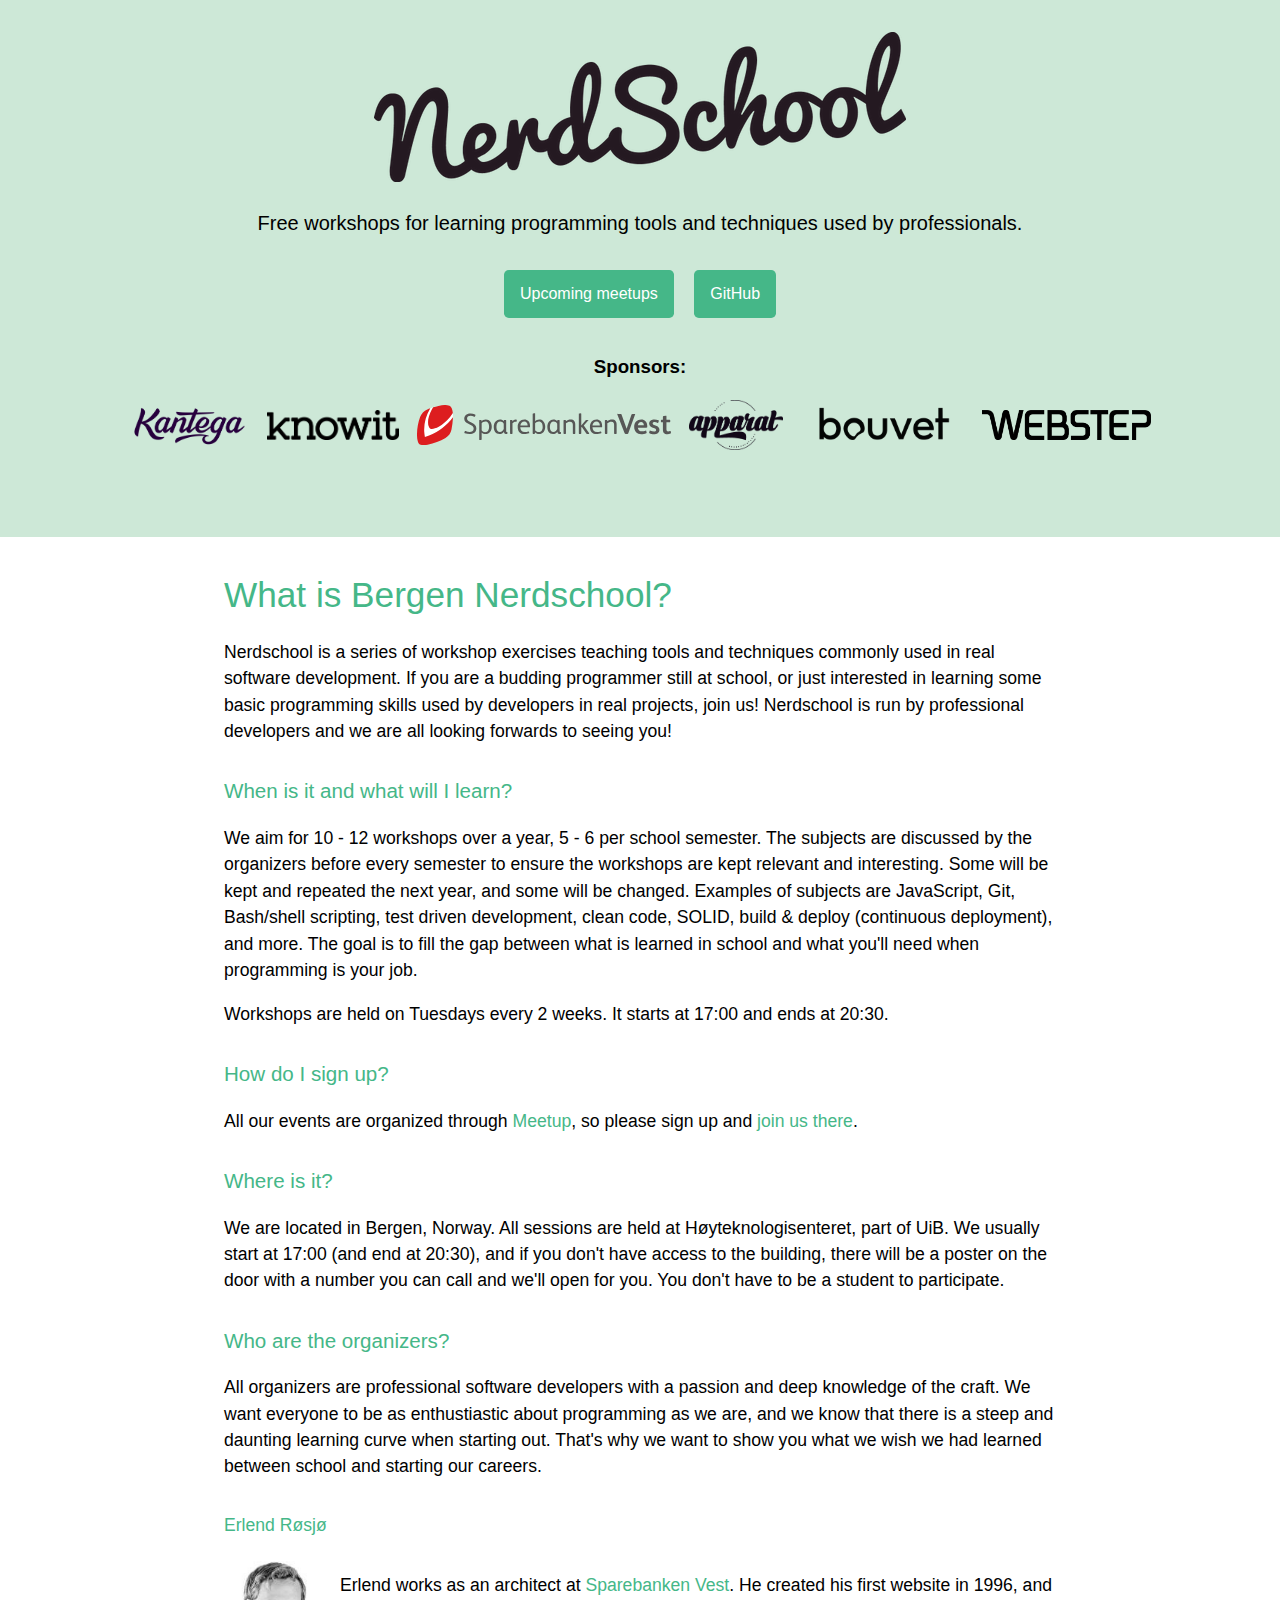
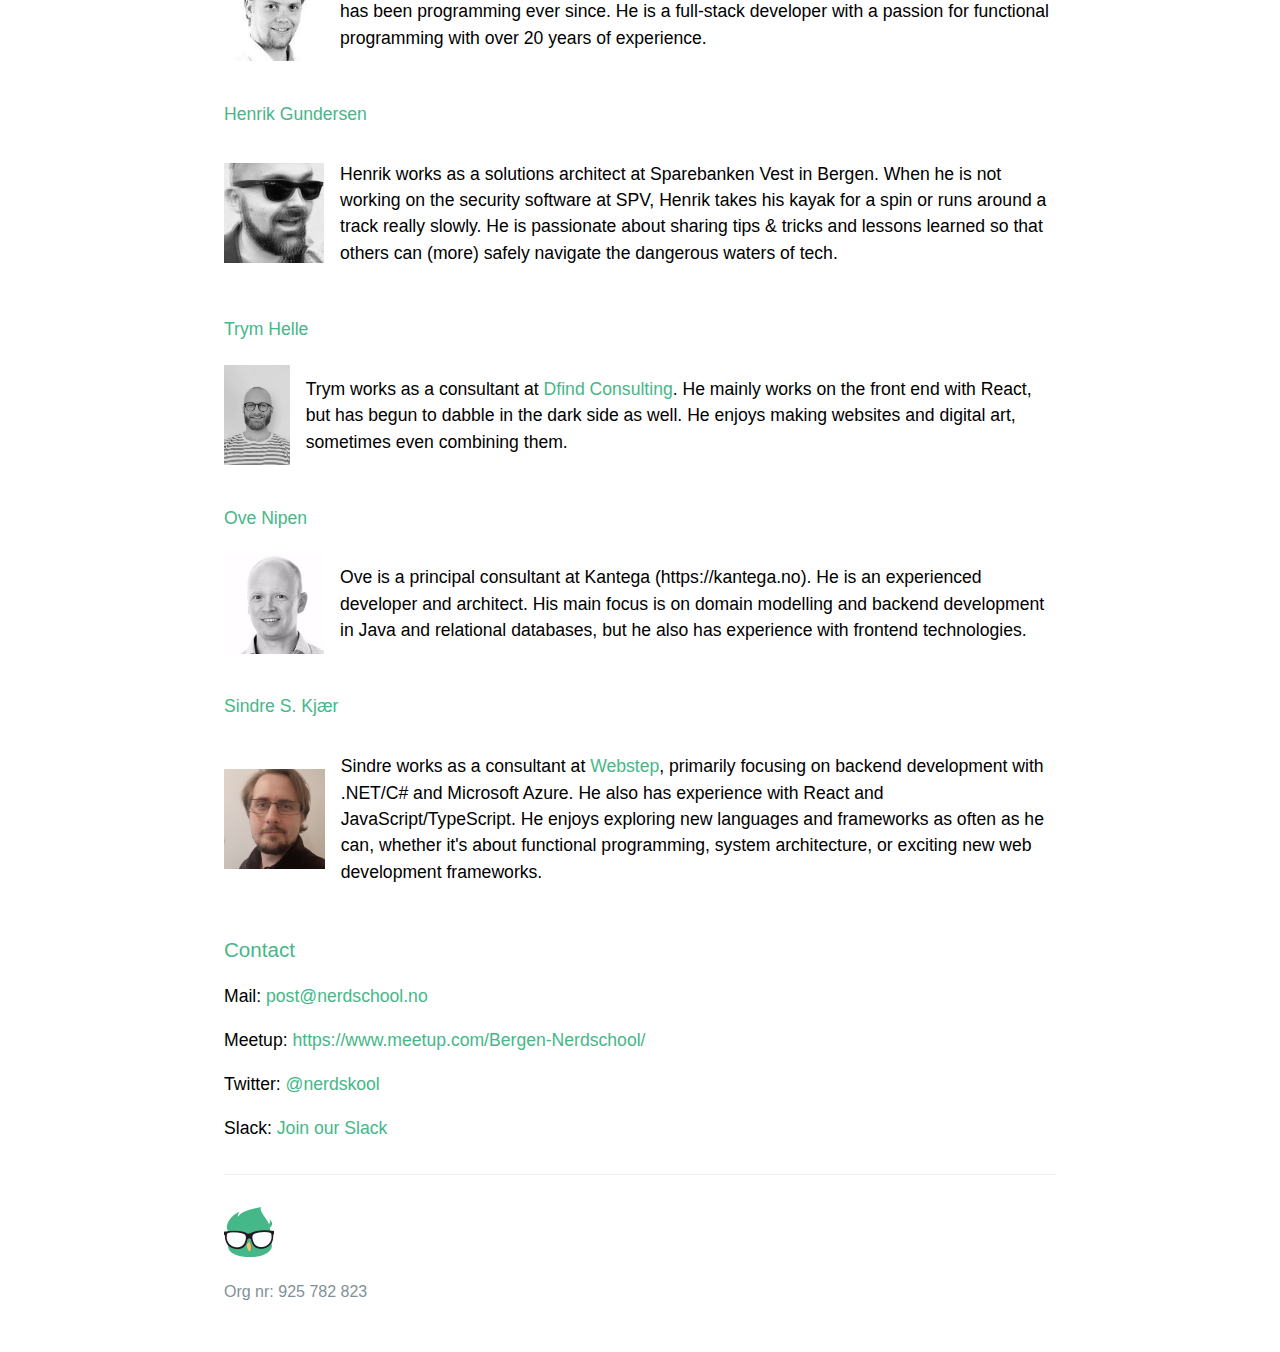
==== commit eb3b5b58: "Replace Karianne with Henrik" ====
--- a/index.html
+++ b/index.html
@@ -100,24 +100,6 @@
         </p>
 
         <h3>
-            <a id="organizers" class="anchor" href="#workshops" aria-hidden="true"><span aria-hidden="true"
-                    class="octicon octicon-link"></span></a>Planned workshops spring 2024 (subject to change)
-        </h3>
-
-        <p>
-            <ul>
-<li>January 30. - "Some about testing code"</li>
-<li>February 13. - "Refactoring and clean code" </li>
-<li>February 20. - "Introduction to web security"</li>
-<li>March 5. - "Pair programming"</li>
-<li>March 19. -  "S.O.L.I.D. object oriented design principles"</li>
-<li>April 2. - "Introduction to database programming"</li>
-<li>April 16. - "Kravspesifikasjon, er det vanskelig da?" (Norwegian)</li>
-            </ul>
-        </p>
-
-
-        <h3>
             <a id="organizers" class="anchor" href="#organizers" aria-hidden="true"><span aria-hidden="true"
                     class="octicon octicon-link"></span></a>Who are the organizers?
         </h3>
@@ -179,15 +161,6 @@
             </p>
         </div>
 
-        <h4>Henrik Gundersen</h4>
-        <div class="contributor">
-            <img src="/headshots/henrik_gundersen.jpg" alt="Henrik Gundersen" height="100px" />
-            <p>
-                Henrik works as a tech lead focusing on backend identity and web security at <a href="https://www.spv.no">Sparebanken Vest</a>. 
-                His first computer was a Commodore 128D, and he loves to dabble with anything tech related. Collects and builds keyboards.
-            </p>
-        </div>
-
         <h3><a id="contact" class="anchor" href="#contact" aria-hidden="true"><span aria-hidden="true"
                     class="octicon octicon-link"></span></a>Contact</h3>
 
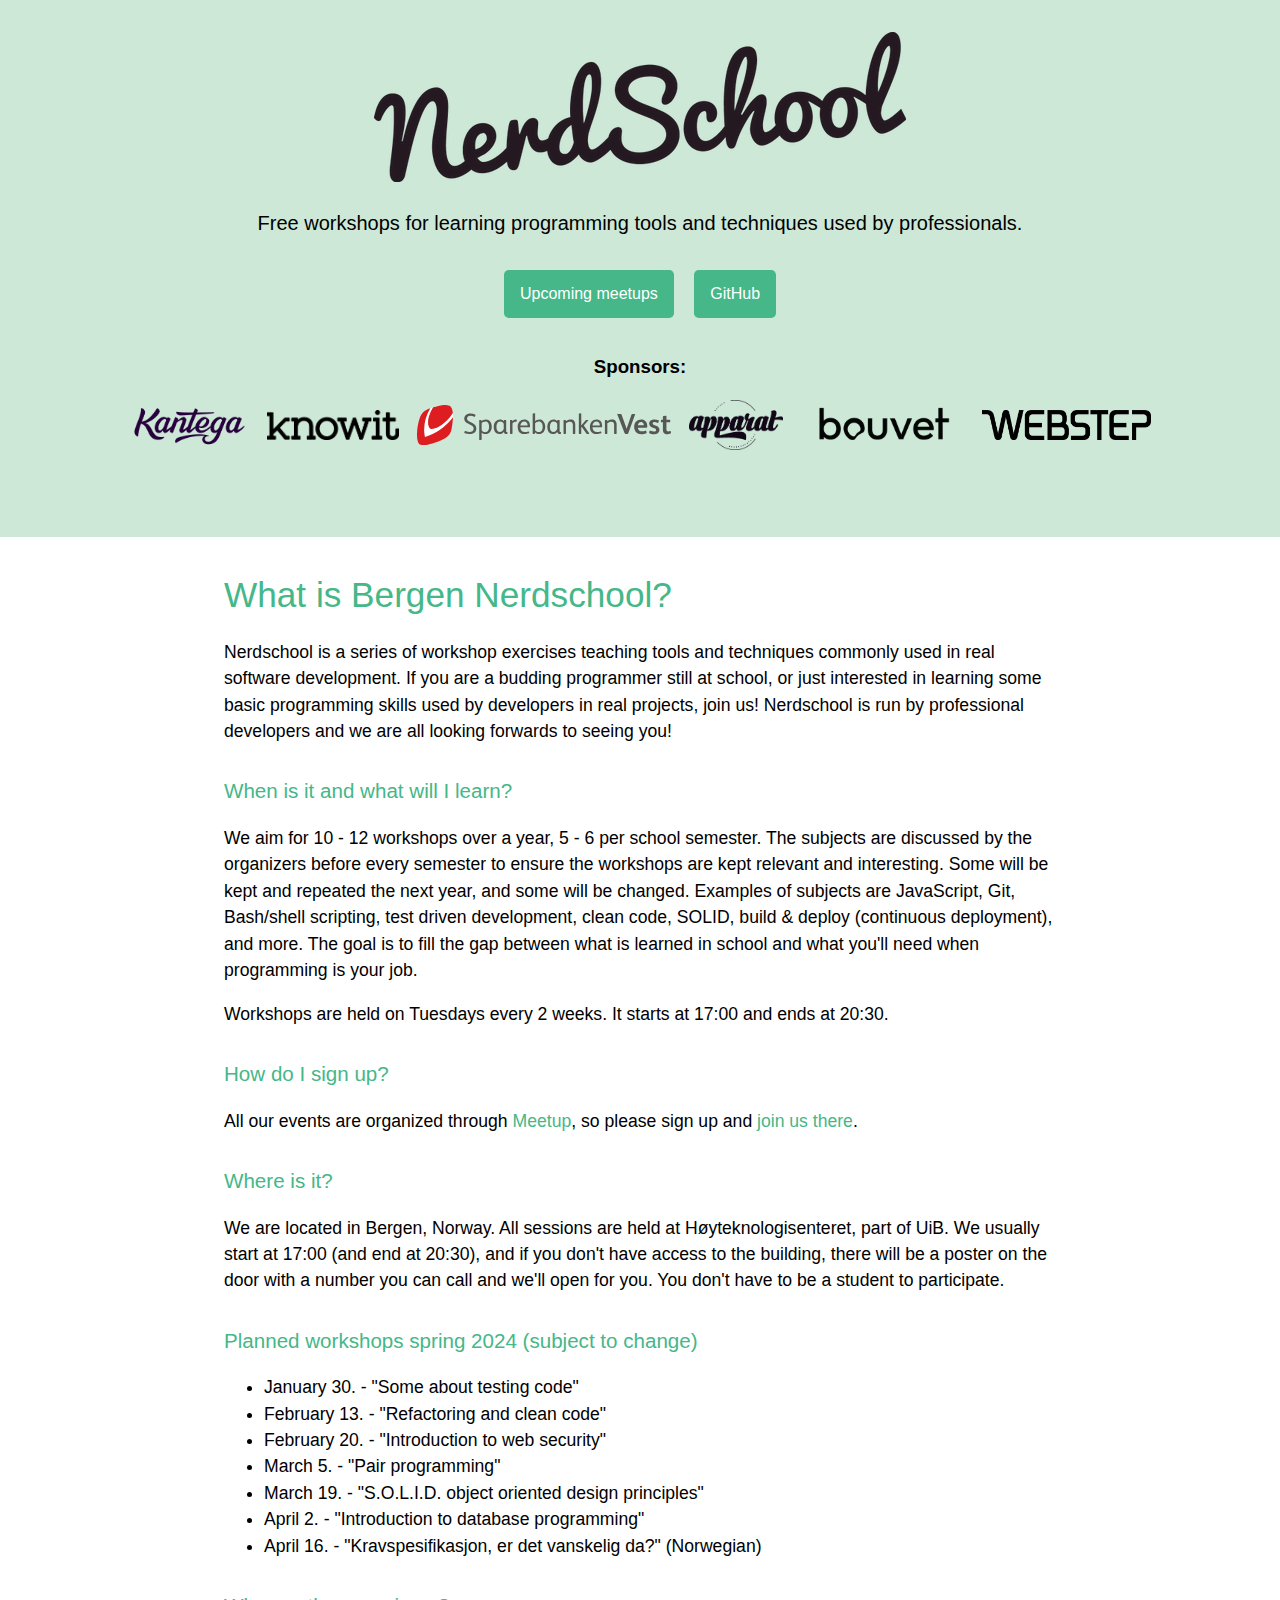
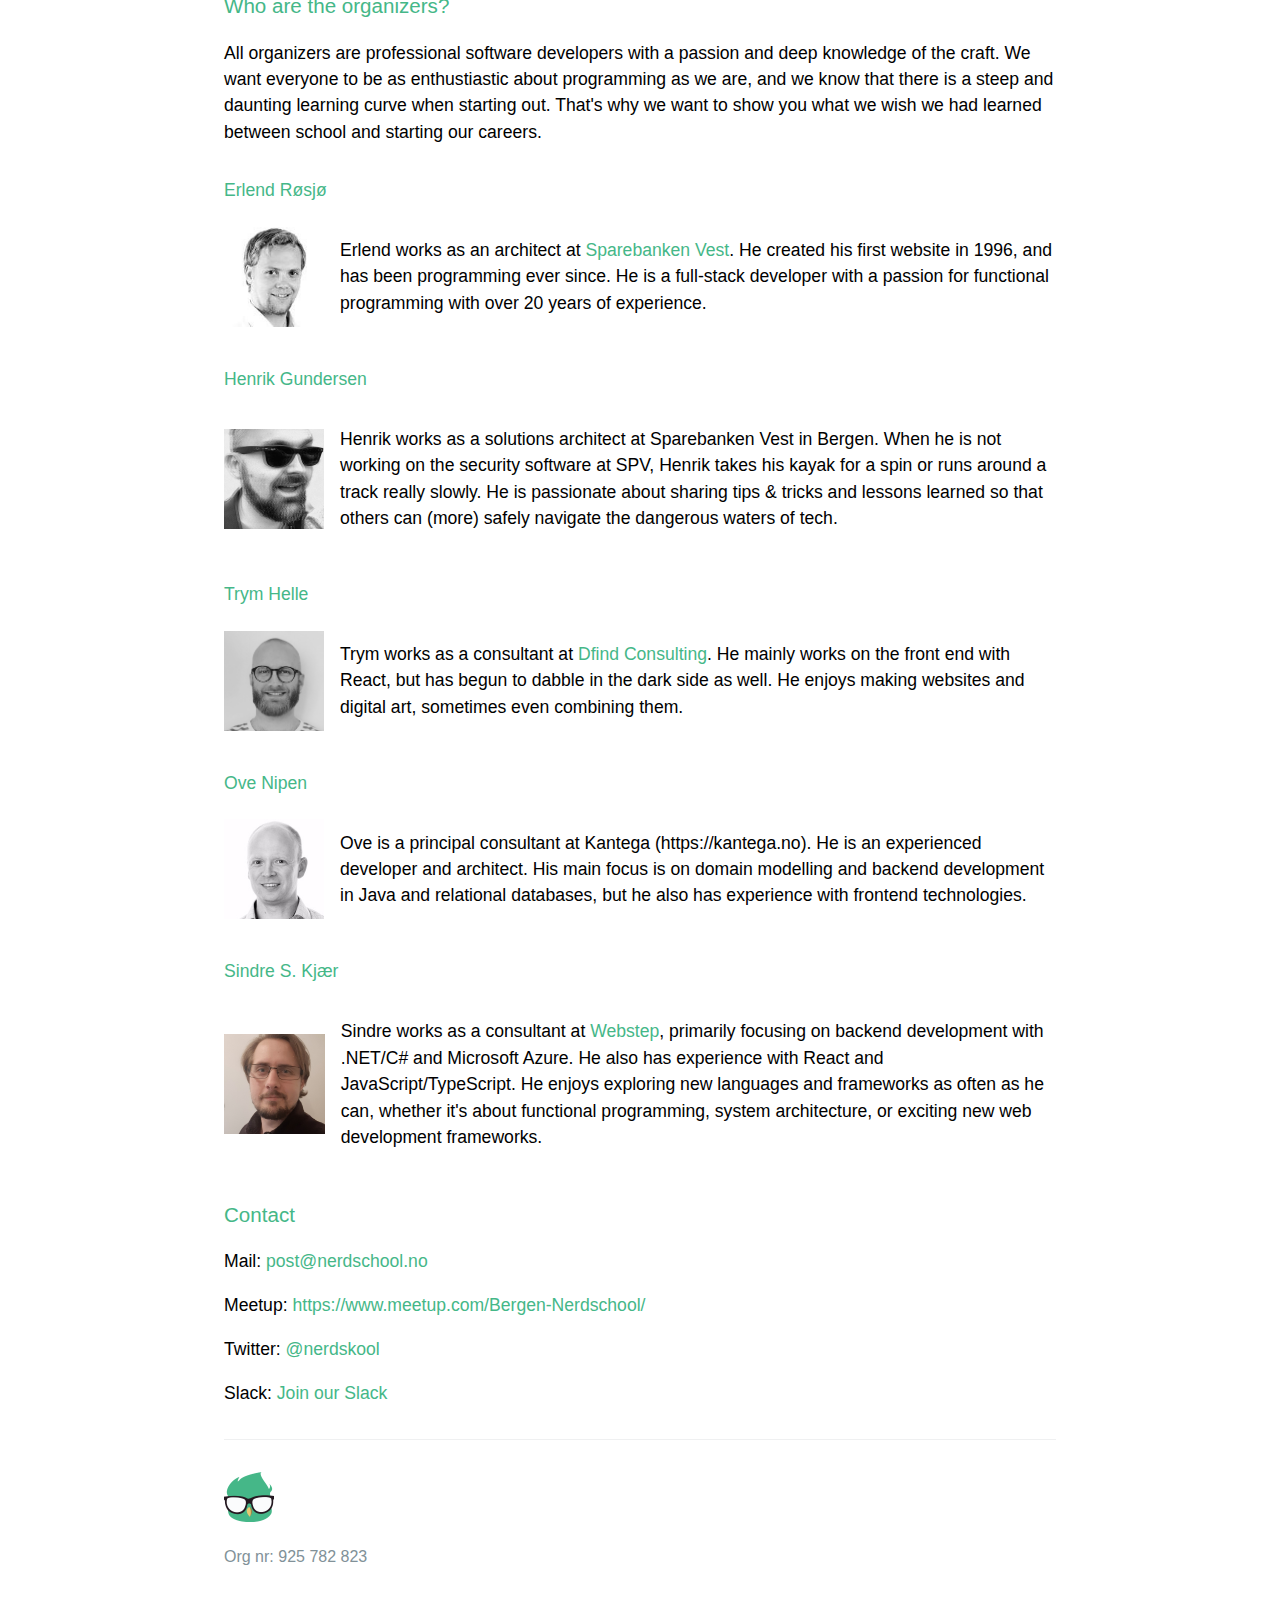
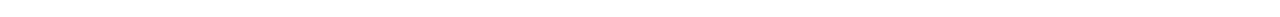
==== commit d0fb7241: "planned workshops spring 2024" ====
--- a/index.html
+++ b/index.html
@@ -100,6 +100,24 @@
         </p>
 
         <h3>
+            <a id="organizers" class="anchor" href="#workshops" aria-hidden="true"><span aria-hidden="true"
+                    class="octicon octicon-link"></span></a>Planned workshops spring 2024 (subject to change)
+        </h3>
+
+        <p>
+            <ul>
+<li>January 30. - "Some about testing code"</li>
+<li>February 13. - "Refactoring and clean code" </li>
+<li>February 20. - "Introduction to web security"</li>
+<li>March 5. - "Pair programming"</li>
+<li>March 19. -  "S.O.L.I.D. object oriented design principles"</li>
+<li>April 2. - "Introduction to database programming"</li>
+<li>April 16. - "Kravspesifikasjon, er det vanskelig da?" (Norwegian)</li>
+            </ul>
+        </p>
+
+
+        <h3>
             <a id="organizers" class="anchor" href="#organizers" aria-hidden="true"><span aria-hidden="true"
                     class="octicon octicon-link"></span></a>Who are the organizers?
         </h3>
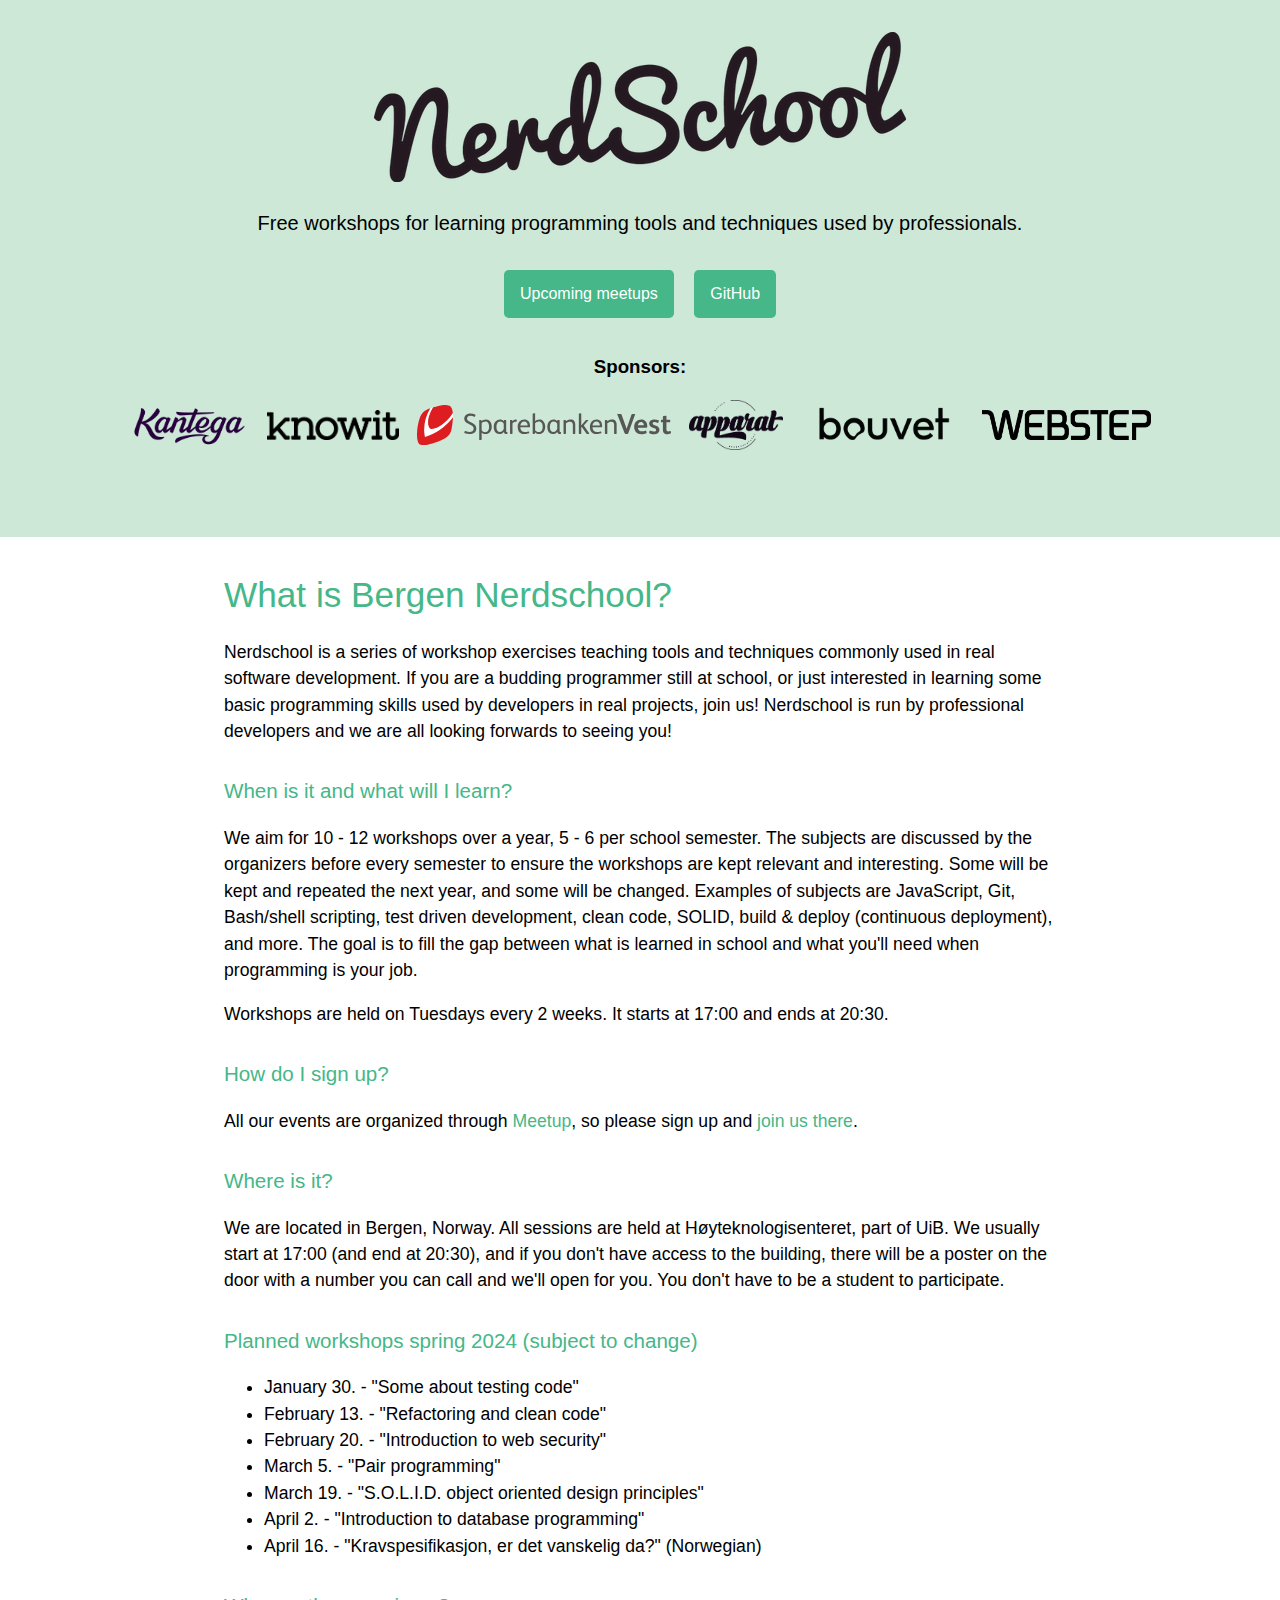
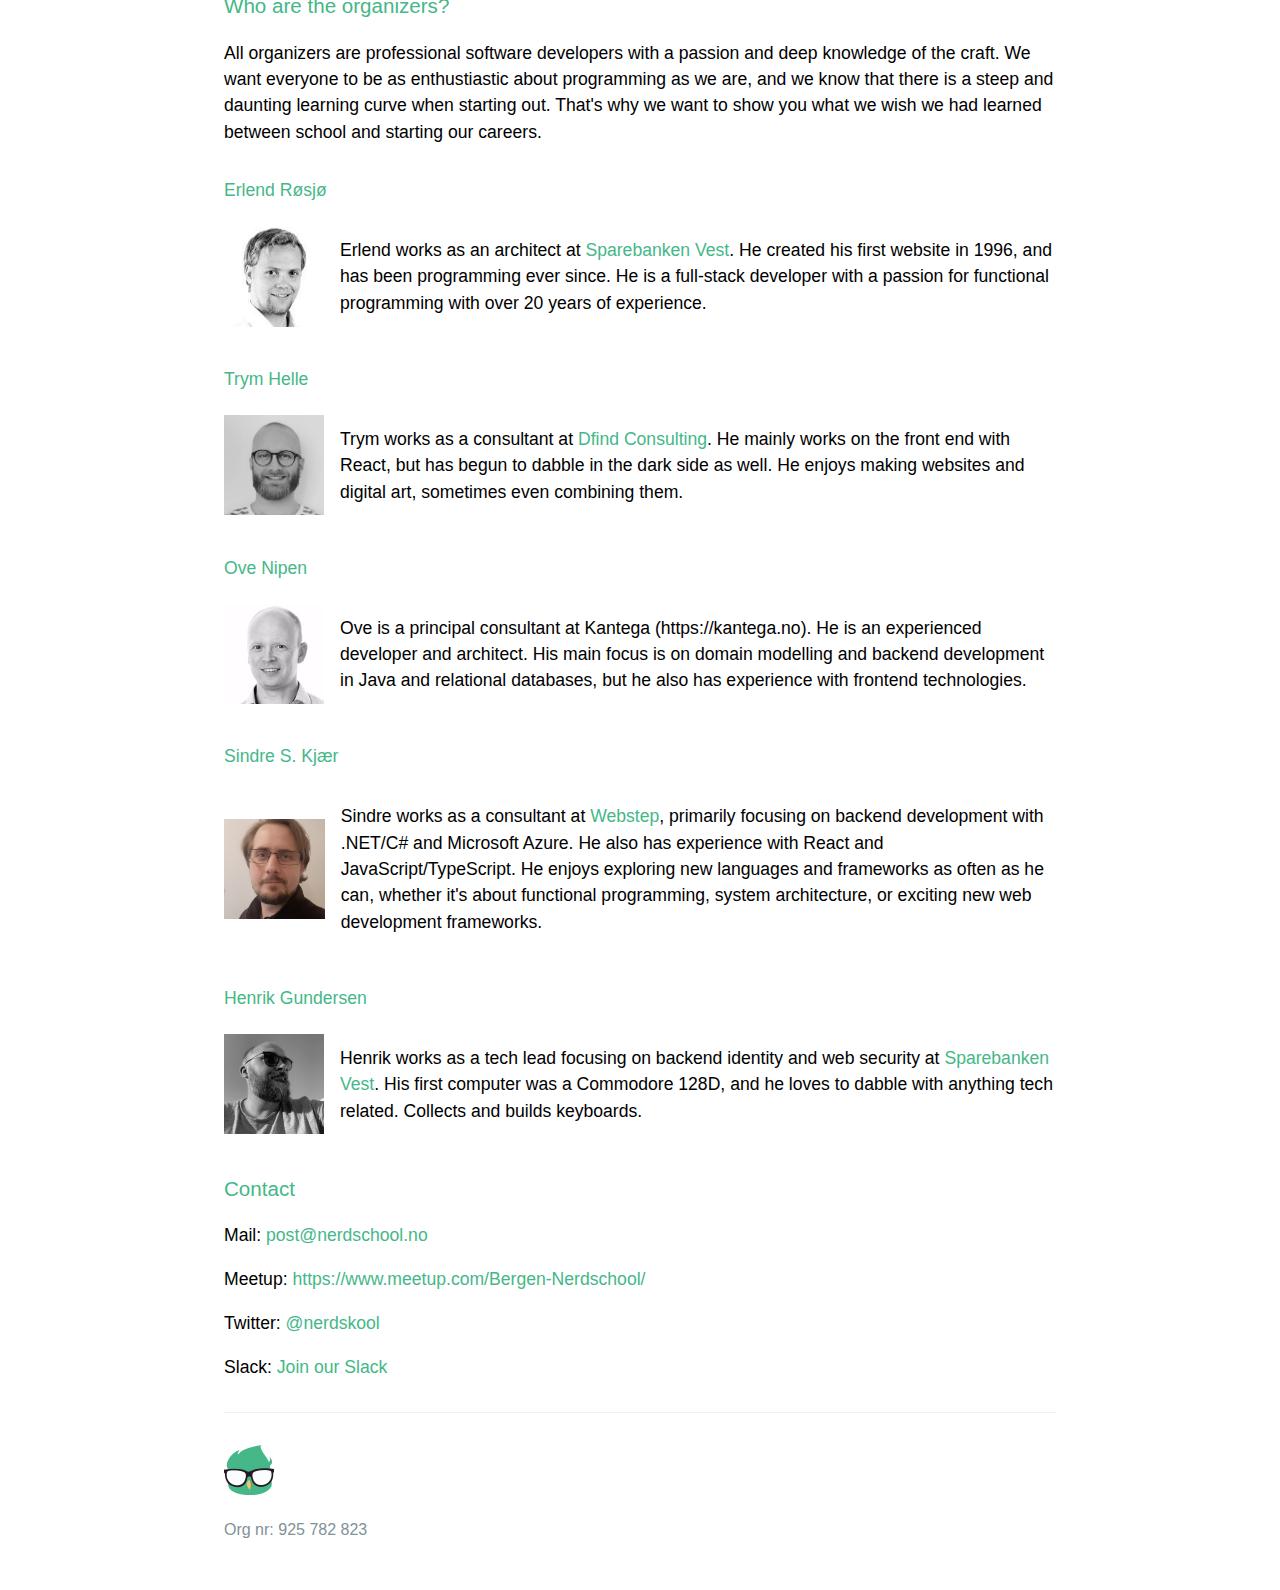
==== commit 91503a5c: "remove double bio" ====
--- a/index.html
+++ b/index.html
@@ -140,14 +140,6 @@
             </p>
         </div>
 
-        <h4>Henrik Gundersen</h4>
-        <div class="contributor">
-            <img src="/headshots/henrik_gundersen.jpg" alt="Henrik Gundersen" height="100px" />
-            <p>
-                Henrik works as a solutions architect at Sparebanken Vest in Bergen. When he is not working on the security software at SPV, Henrik takes his kayak for a spin or runs around a track really slowly. He is passionate about sharing tips & tricks and lessons learned so that others can (more) safely navigate the dangerous waters of tech.
-            </p>
-        </div>
-
         <h4>Trym Helle</h4>
         <div class="contributor">
             <img src="/headshots/trym_helle2.jpg" alt="Trym Helle" height="100px" />
@@ -179,6 +171,15 @@
             </p>
         </div>
 
+        <h4>Henrik Gundersen</h4>
+        <div class="contributor">
+            <img src="/headshots/henrik_gundersen.jpg" alt="Henrik Gundersen" height="100px" />
+            <p>
+                Henrik works as a tech lead focusing on backend identity and web security at <a href="https://www.spv.no">Sparebanken Vest</a>. 
+                His first computer was a Commodore 128D, and he loves to dabble with anything tech related. Collects and builds keyboards.
+            </p>
+        </div>
+
         <h3><a id="contact" class="anchor" href="#contact" aria-hidden="true"><span aria-hidden="true"
                     class="octicon octicon-link"></span></a>Contact</h3>
 
